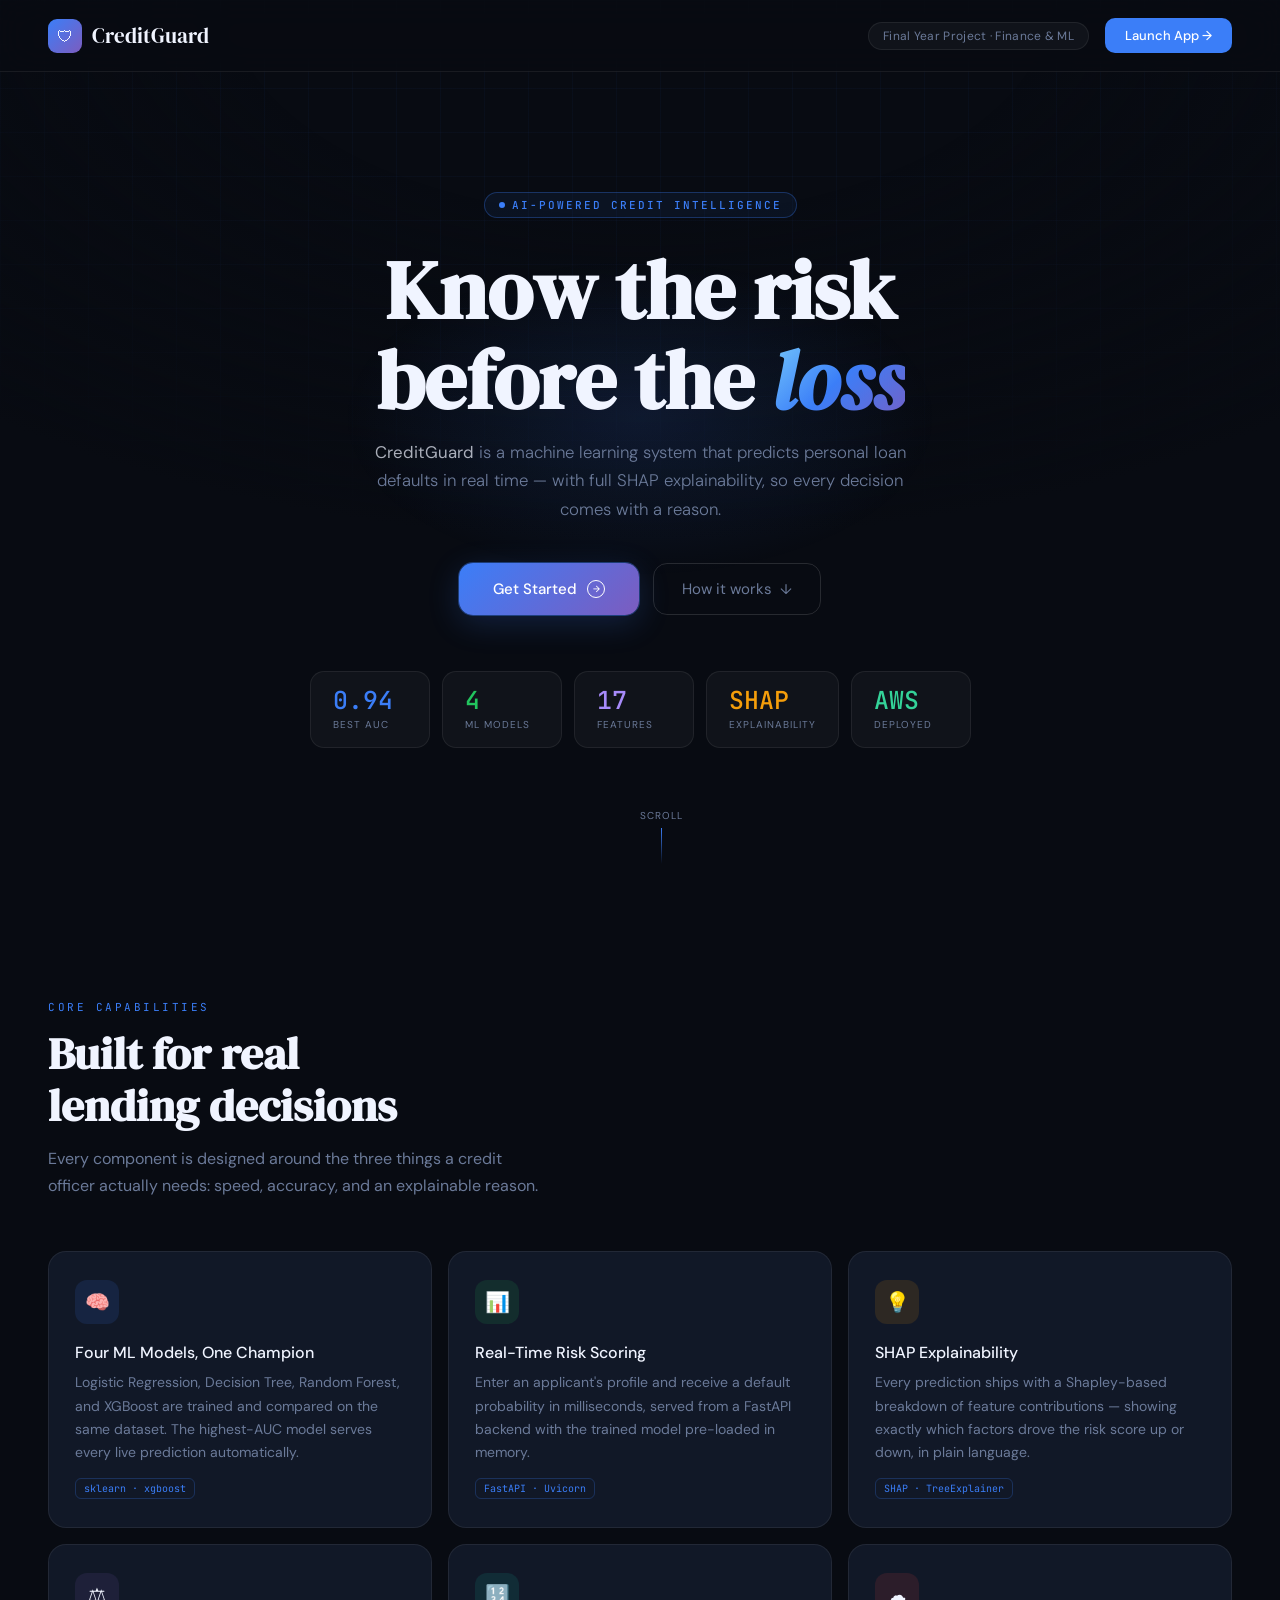
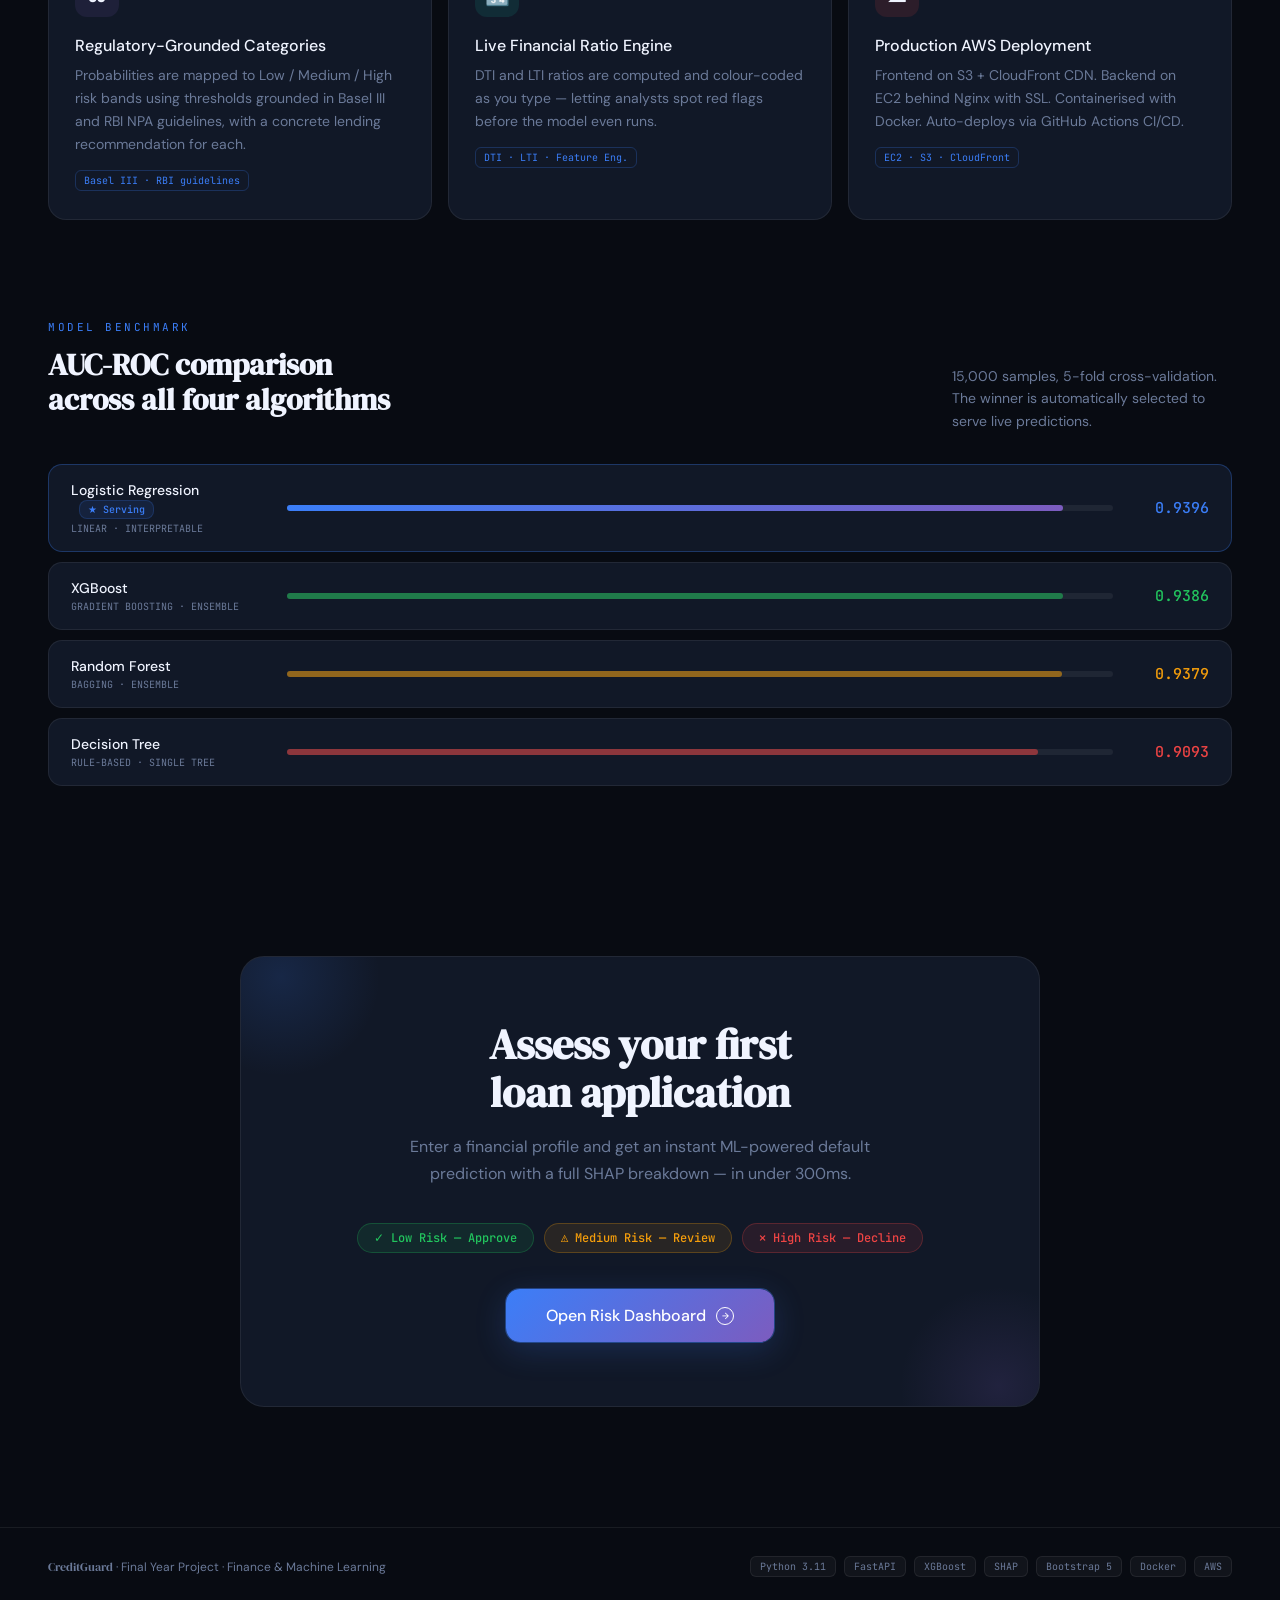
==== frontend/index.html @ 8e84574a "Initial Commit" ====
<!DOCTYPE html>
<html lang="en">
<head>
  <meta charset="UTF-8">
  <meta name="viewport" content="width=device-width, initial-scale=1">
  <title>CreditGuard — AI Credit Risk Intelligence</title>
  <link rel="preconnect" href="https://fonts.googleapis.com">
  <link href="https://fonts.googleapis.com/css2?family=DM+Serif+Display:ital@0;1&family=DM+Sans:ital,wght@0,300;0,400;0,500;1,300&family=JetBrains+Mono:wght@400;500&display=swap" rel="stylesheet">
  <style>
    *,*::before,*::after{box-sizing:border-box;margin:0;padding:0}
    :root{
      --bg:#080b12;--surface:#0e1320;--card:#111827;
      --border:rgba(255,255,255,0.07);--border2:rgba(255,255,255,0.13);
      --text:#f0f4ff;--muted:#6b7a99;
      --accent:#3b7ef8;--accent2:#7c5cbf;
      --success:#22c55e;--warning:#f59e0b;--danger:#ef4444;
      --serif:'DM Serif Display',Georgia,serif;
      --sans:'DM Sans',system-ui,sans-serif;
      --mono:'JetBrains Mono',monospace;
    }
    html{scroll-behavior:smooth}
    body{font-family:var(--sans);background:var(--bg);color:var(--text);min-height:100vh;overflow-x:hidden}

    /* Grid background */
    body::before{
      content:'';position:fixed;inset:0;z-index:0;
      background-image:
        linear-gradient(rgba(59,126,248,0.04) 1px,transparent 1px),
        linear-gradient(90deg,rgba(59,126,248,0.04) 1px,transparent 1px);
      background-size:44px 44px;pointer-events:none
    }
    body::after{
      content:'';position:fixed;inset:0;z-index:0;
      background:radial-gradient(ellipse 80% 60% at 50% 0%,transparent 40%,var(--bg) 100%);
      pointer-events:none
    }

    /* ── Nav ── */
    nav{
      position:fixed;top:0;left:0;right:0;z-index:100;
      display:flex;align-items:center;justify-content:space-between;
      padding:18px 48px;
      border-bottom:1px solid var(--border);
      background:rgba(8,11,18,0.75);
      backdrop-filter:blur(16px)
    }
    .logo{display:flex;align-items:center;gap:10px;font-family:var(--serif);font-size:1.3rem;color:var(--text);text-decoration:none}
    .logo-icon{width:34px;height:34px;background:linear-gradient(135deg,var(--accent),var(--accent2));border-radius:9px;display:grid;place-items:center;font-size:16px}
    .nav-pill{font-size:12px;color:var(--muted);background:rgba(255,255,255,0.04);border:1px solid var(--border);border-radius:20px;padding:5px 14px;letter-spacing:.3px}
    .btn-nav{font-family:var(--sans);font-size:13px;font-weight:500;color:#fff;background:var(--accent);border:none;border-radius:10px;padding:9px 20px;cursor:pointer;transition:opacity .2s,transform .1s;text-decoration:none;display:inline-block}
    .btn-nav:hover{opacity:.88}
    .btn-nav:active{transform:scale(.97)}

    /* ── Hero ── */
    .hero{
      position:relative;z-index:1;min-height:100vh;
      display:flex;flex-direction:column;align-items:center;justify-content:center;
      text-align:center;padding:120px 24px 80px
    }
    .hero-orb{
      position:absolute;width:600px;height:320px;top:50%;left:50%;
      transform:translate(-50%,-60%);
      background:radial-gradient(ellipse,rgba(59,126,248,0.13) 0%,transparent 70%);
      pointer-events:none
    }
    .eyebrow{
      display:inline-flex;align-items:center;gap:7px;
      font-family:var(--mono);font-size:11px;font-weight:500;
      color:var(--accent);letter-spacing:2px;text-transform:uppercase;
      border:1px solid rgba(59,126,248,0.3);border-radius:20px;padding:5px 14px;margin-bottom:28px;
      background:rgba(59,126,248,0.07);
      animation:fadeUp .6s ease both
    }
    .eyebrow-dot{width:6px;height:6px;border-radius:50%;background:var(--accent);animation:pulse 2s ease-in-out infinite}
    @keyframes pulse{0%,100%{opacity:1;transform:scale(1)}50%{opacity:.5;transform:scale(.85)}}

    .hero-title{
      font-family:var(--serif);
      font-size:clamp(2.8rem,7vw,5.2rem);
      line-height:1.08;margin-bottom:12px;
      animation:fadeUp .7s .1s ease both
    }
    .hero-title em{
      font-style:italic;
      background:linear-gradient(135deg,#7dd3fc,var(--accent),var(--accent2));
      -webkit-background-clip:text;-webkit-text-fill-color:transparent;background-clip:text
    }
    .hero-sub{
      font-size:1.05rem;font-weight:300;color:var(--muted);line-height:1.7;
      max-width:560px;margin:0 auto 40px;
      animation:fadeUp .7s .2s ease both
    }
    .hero-sub strong{color:rgba(240,244,255,.7);font-weight:400}

    .hero-cta{display:flex;gap:14px;justify-content:center;flex-wrap:wrap;animation:fadeUp .7s .3s ease both}

    .btn-primary{
      font-family:var(--sans);font-size:15px;font-weight:500;
      color:#fff;
      background:linear-gradient(135deg,var(--accent) 0%,var(--accent2) 100%);
      border:none;border-radius:14px;padding:15px 34px;cursor:pointer;
      text-decoration:none;display:inline-flex;align-items:center;gap:10px;
      box-shadow:0 0 0 1px rgba(59,126,248,.4),0 8px 32px rgba(59,126,248,.2);
      transition:transform .2s,box-shadow .2s,opacity .2s;
      position:relative;overflow:hidden
    }
    .btn-primary::before{content:'';position:absolute;inset:0;background:linear-gradient(135deg,rgba(255,255,255,.15),transparent);opacity:0;transition:opacity .2s}
    .btn-primary:hover{transform:translateY(-2px);box-shadow:0 0 0 1px rgba(59,126,248,.5),0 16px 40px rgba(59,126,248,.3)}
    .btn-primary:hover::before{opacity:1}
    .btn-primary:active{transform:translateY(0)}

    .btn-secondary{
      font-family:var(--sans);font-size:15px;font-weight:400;
      color:var(--muted);background:transparent;
      border:1px solid var(--border2);border-radius:14px;padding:15px 28px;cursor:pointer;
      text-decoration:none;display:inline-flex;align-items:center;gap:8px;
      transition:border-color .2s,color .2s
    }
    .btn-secondary:hover{border-color:rgba(255,255,255,.25);color:var(--text)}
    .arrow-icon{width:18px;height:18px;border:1.5px solid currentColor;border-radius:50%;display:grid;place-items:center;font-size:9px;flex-shrink:0}

    /* Stat cards */
    .stats-row{display:flex;gap:12px;justify-content:center;flex-wrap:wrap;margin-top:56px;animation:fadeUp .7s .45s ease both}
    .stat-card{
      background:rgba(255,255,255,.035);border:1px solid var(--border);
      border-radius:14px;padding:16px 22px;text-align:left;min-width:120px;
      backdrop-filter:blur(8px);transition:border-color .2s,transform .2s
    }
    .stat-card:hover{border-color:var(--border2);transform:translateY(-3px)}
    .stat-val{font-family:var(--mono);font-size:1.55rem;font-weight:500;line-height:1;margin-bottom:5px}
    .stat-label{font-size:10px;color:var(--muted);text-transform:uppercase;letter-spacing:1px}

    /* Scroll hint */
    .scroll-hint{
      position:absolute;bottom:36px;left:50%;transform:translateX(-50%);
      display:flex;flex-direction:column;align-items:center;gap:6px;
      font-size:10px;color:var(--muted);letter-spacing:1px;text-transform:uppercase;
      animation:fadeUp .7s .7s ease both
    }
    .scroll-line{width:1px;height:36px;background:linear-gradient(to bottom,var(--accent),transparent);animation:scrollDrop 1.6s ease-in-out infinite}
    @keyframes scrollDrop{0%,100%{opacity:0;transform:scaleY(0);transform-origin:top}50%{opacity:1;transform:scaleY(1)}}

    /* ── Features ── */
    .section{position:relative;z-index:1;padding:100px 48px}
    .section-label{font-family:var(--mono);font-size:11px;color:var(--accent);letter-spacing:2.5px;text-transform:uppercase;margin-bottom:14px}
    .section-title{font-family:var(--serif);font-size:clamp(1.8rem,4vw,2.8rem);line-height:1.15;margin-bottom:14px}
    .section-sub{font-size:1rem;color:var(--muted);max-width:500px;line-height:1.7}

    .features-grid{display:grid;grid-template-columns:repeat(auto-fit,minmax(290px,1fr));gap:16px;margin-top:52px}
    .feat-card{
      background:var(--card);border:1px solid var(--border);border-radius:18px;padding:28px 26px;
      position:relative;overflow:hidden;transition:border-color .25s,transform .25s
    }
    .feat-card:hover{border-color:rgba(59,126,248,.3);transform:translateY(-4px)}
    .feat-card::before{content:'';position:absolute;top:0;left:0;right:0;height:1px;background:linear-gradient(90deg,transparent,rgba(59,126,248,.4),transparent);opacity:0;transition:opacity .25s}
    .feat-card:hover::before{opacity:1}
    .feat-icon{width:44px;height:44px;border-radius:12px;display:grid;place-items:center;font-size:20px;margin-bottom:18px}
    .fi-blue{background:rgba(59,126,248,.12)} .fi-green{background:rgba(34,197,94,.12)}
    .fi-amber{background:rgba(245,158,11,.12)} .fi-purple{background:rgba(124,92,191,.12)}
    .fi-teal{background:rgba(20,184,166,.12)} .fi-red{background:rgba(239,68,68,.12)}
    .feat-title{font-size:1rem;font-weight:500;margin-bottom:8px}
    .feat-desc{font-size:.875rem;color:var(--muted);line-height:1.65}
    .feat-tag{display:inline-block;margin-top:14px;font-family:var(--mono);font-size:10px;color:var(--accent);border:1px solid rgba(59,126,248,.25);border-radius:6px;padding:3px 8px}

    /* ── Model rows ── */
    .models-strip{position:relative;z-index:1;padding:0 48px 100px}
    .models-header{display:flex;justify-content:space-between;align-items:flex-end;margin-bottom:32px;flex-wrap:wrap;gap:16px}
    .model-row{
      display:grid;grid-template-columns:200px 1fr 80px;
      align-items:center;gap:16px;padding:16px 22px;margin-bottom:10px;
      background:var(--card);border:1px solid var(--border);border-radius:14px;transition:border-color .2s
    }
    .model-row:hover{border-color:var(--border2)}
    .model-row.best{border-color:rgba(59,126,248,.3)}
    .model-name{font-size:14px;font-weight:500}
    .model-type{font-family:var(--mono);font-size:10px;color:var(--muted);margin-top:3px}
    .model-bar-wrap{height:6px;background:rgba(255,255,255,.06);border-radius:3px}
    .model-bar{height:6px;border-radius:3px}
    .model-auc{font-family:var(--mono);font-size:15px;font-weight:500;text-align:right}
    .best-badge{display:inline-flex;align-items:center;gap:4px;font-family:var(--mono);font-size:10px;font-weight:500;color:var(--accent);background:rgba(59,126,248,.1);border:1px solid rgba(59,126,248,.2);border-radius:8px;padding:2px 8px;margin-left:8px}

    /* ── CTA ── */
    .cta-section{position:relative;z-index:1;padding:60px 48px 120px}
    .cta-box{
      background:var(--card);border:1px solid var(--border);border-radius:24px;
      padding:64px 48px;text-align:center;position:relative;overflow:hidden;
      max-width:800px;margin:0 auto
    }
    .cta-box::before{content:'';position:absolute;top:-80px;left:-60px;width:200px;height:200px;border-radius:50%;background:radial-gradient(circle,rgba(59,126,248,.15),transparent 70%);pointer-events:none}
    .cta-box::after{content:'';position:absolute;bottom:-80px;right:-60px;width:200px;height:200px;border-radius:50%;background:radial-gradient(circle,rgba(124,92,191,.15),transparent 70%);pointer-events:none}
    .cta-title{font-family:var(--serif);font-size:clamp(1.8rem,4vw,2.6rem);line-height:1.15;margin-bottom:16px}
    .cta-sub{font-size:1rem;color:var(--muted);line-height:1.7;max-width:480px;margin:0 auto 36px}
    .risk-pills{display:flex;justify-content:center;gap:10px;flex-wrap:wrap;margin-bottom:36px}
    .rpill{font-family:var(--mono);font-size:12px;font-weight:500;padding:6px 16px;border-radius:20px}
    .rpill.low{background:rgba(34,197,94,.1);color:#22c55e;border:1px solid rgba(34,197,94,.25)}
    .rpill.med{background:rgba(245,158,11,.1);color:#f59e0b;border:1px solid rgba(245,158,11,.25)}
    .rpill.hi{background:rgba(239,68,68,.1);color:#ef4444;border:1px solid rgba(239,68,68,.25)}

    /* ── Footer ── */
    footer{
      position:relative;z-index:1;border-top:1px solid var(--border);
      padding:28px 48px;display:flex;justify-content:space-between;align-items:center;
      flex-wrap:wrap;gap:12px;font-size:12px;color:var(--muted)
    }
    .footer-stack{display:flex;gap:8px;flex-wrap:wrap}
    .stack-pill{background:rgba(255,255,255,.04);border:1px solid var(--border);border-radius:6px;padding:3px 9px;font-family:var(--mono);font-size:10px}

    @keyframes fadeUp{from{opacity:0;transform:translateY(18px)}to{opacity:1;transform:translateY(0)}}

    @media(max-width:700px){
      nav{padding:16px 20px}
      .nav-pill{display:none}
      .section,.models-strip,.cta-section{padding-left:20px;padding-right:20px}
      .cta-box{padding:40px 22px}
      .model-row{grid-template-columns:1fr 60px}
      .model-bar-wrap{display:none}
      .model-type{display:none}
      footer{padding:20px}
    }
  </style>
</head>
<body>

<!-- Nav -->
<nav>
  <a href="index.html" class="logo">
    <div class="logo-icon">🛡</div>
    CreditGuard
  </a>
  <div style="display:flex;align-items:center;gap:16px">
    <span class="nav-pill">Final Year Project · Finance &amp; ML</span>
    <a href="dashboard.html" class="btn-nav">Launch App →</a>
  </div>
</nav>

<!-- Hero -->
<section class="hero">
  <div class="hero-orb"></div>

  <div class="eyebrow">
    <span class="eyebrow-dot"></span>
    AI-Powered Credit Intelligence
  </div>

  <h1 class="hero-title">
    Know the risk<br>before the <em>loss</em>
  </h1>

  <p class="hero-sub">
    <strong>CreditGuard</strong> is a machine learning system that predicts personal loan defaults in real time — with full SHAP explainability, so every decision comes with a reason.
  </p>

  <div class="hero-cta">
    <a href="dashboard.html" class="btn-primary">
      Get Started
      <span class="arrow-icon">→</span>
    </a>
    <a href="#features" class="btn-secondary">
      How it works <span style="font-size:14px">↓</span>
    </a>
  </div>

  <div class="stats-row">
    <div class="stat-card"><div class="stat-val" style="color:var(--accent)">0.94</div><div class="stat-label">Best AUC</div></div>
    <div class="stat-card"><div class="stat-val" style="color:var(--success)">4</div><div class="stat-label">ML Models</div></div>
    <div class="stat-card"><div class="stat-val" style="color:#a78bfa">17</div><div class="stat-label">Features</div></div>
    <div class="stat-card"><div class="stat-val" style="color:var(--warning)">SHAP</div><div class="stat-label">Explainability</div></div>
    <div class="stat-card"><div class="stat-val" style="color:#34d399">AWS</div><div class="stat-label">Deployed</div></div>
  </div>

  <div class="scroll-hint">
    <span>scroll</span>
    <div class="scroll-line"></div>
  </div>
</section>

<!-- Features -->
<section class="section" id="features">
  <div class="section-label">Core Capabilities</div>
  <h2 class="section-title">Built for real<br>lending decisions</h2>
  <p class="section-sub">Every component is designed around the three things a credit officer actually needs: speed, accuracy, and an explainable reason.</p>

  <div class="features-grid">
    <div class="feat-card">
      <div class="feat-icon fi-blue">🧠</div>
      <div class="feat-title">Four ML Models, One Champion</div>
      <div class="feat-desc">Logistic Regression, Decision Tree, Random Forest, and XGBoost are trained and compared on the same dataset. The highest-AUC model serves every live prediction automatically.</div>
      <div class="feat-tag">sklearn · xgboost</div>
    </div>
    <div class="feat-card">
      <div class="feat-icon fi-green">📊</div>
      <div class="feat-title">Real-Time Risk Scoring</div>
      <div class="feat-desc">Enter an applicant's profile and receive a default probability in milliseconds, served from a FastAPI backend with the trained model pre-loaded in memory.</div>
      <div class="feat-tag">FastAPI · Uvicorn</div>
    </div>
    <div class="feat-card">
      <div class="feat-icon fi-amber">💡</div>
      <div class="feat-title">SHAP Explainability</div>
      <div class="feat-desc">Every prediction ships with a Shapley-based breakdown of feature contributions — showing exactly which factors drove the risk score up or down, in plain language.</div>
      <div class="feat-tag">SHAP · TreeExplainer</div>
    </div>
    <div class="feat-card">
      <div class="feat-icon fi-purple">⚖️</div>
      <div class="feat-title">Regulatory-Grounded Categories</div>
      <div class="feat-desc">Probabilities are mapped to Low / Medium / High risk bands using thresholds grounded in Basel III and RBI NPA guidelines, with a concrete lending recommendation for each.</div>
      <div class="feat-tag">Basel III · RBI guidelines</div>
    </div>
    <div class="feat-card">
      <div class="feat-icon fi-teal">🔢</div>
      <div class="feat-title">Live Financial Ratio Engine</div>
      <div class="feat-desc">DTI and LTI ratios are computed and colour-coded as you type — letting analysts spot red flags before the model even runs.</div>
      <div class="feat-tag">DTI · LTI · Feature Eng.</div>
    </div>
    <div class="feat-card">
      <div class="feat-icon fi-red">☁️</div>
      <div class="feat-title">Production AWS Deployment</div>
      <div class="feat-desc">Frontend on S3 + CloudFront CDN. Backend on EC2 behind Nginx with SSL. Containerised with Docker. Auto-deploys via GitHub Actions CI/CD.</div>
      <div class="feat-tag">EC2 · S3 · CloudFront</div>
    </div>
  </div>
</section>

<!-- Model comparison -->
<section class="models-strip">
  <div class="models-header">
    <div>
      <div class="section-label">Model Benchmark</div>
      <h2 class="section-title" style="font-size:1.9rem">AUC-ROC comparison<br>across all four algorithms</h2>
    </div>
    <p style="font-size:.875rem;color:var(--muted);max-width:280px;line-height:1.6">15,000 samples, 5-fold cross-validation. The winner is automatically selected to serve live predictions.</p>
  </div>

  <div class="model-row best">
    <div><div class="model-name">Logistic Regression <span class="best-badge">★ Serving</span></div><div class="model-type">LINEAR · INTERPRETABLE</div></div>
    <div class="model-bar-wrap"><div class="model-bar" style="width:94%;background:linear-gradient(90deg,#3b7ef8,#7c5cbf)"></div></div>
    <div class="model-auc" style="color:#3b7ef8">0.9396</div>
  </div>
  <div class="model-row">
    <div><div class="model-name">XGBoost</div><div class="model-type">GRADIENT BOOSTING · ENSEMBLE</div></div>
    <div class="model-bar-wrap"><div class="model-bar" style="width:93.9%;background:#22c55e88"></div></div>
    <div class="model-auc" style="color:#22c55e">0.9386</div>
  </div>
  <div class="model-row">
    <div><div class="model-name">Random Forest</div><div class="model-type">BAGGING · ENSEMBLE</div></div>
    <div class="model-bar-wrap"><div class="model-bar" style="width:93.8%;background:#f59e0b88"></div></div>
    <div class="model-auc" style="color:#f59e0b">0.9379</div>
  </div>
  <div class="model-row">
    <div><div class="model-name">Decision Tree</div><div class="model-type">RULE-BASED · SINGLE TREE</div></div>
    <div class="model-bar-wrap"><div class="model-bar" style="width:90.9%;background:#ef444488"></div></div>
    <div class="model-auc" style="color:#ef4444">0.9093</div>
  </div>
</section>

<!-- CTA -->
<section class="cta-section">
  <div class="cta-box">
    <h2 class="cta-title">Assess your first<br>loan application</h2>
    <p class="cta-sub">Enter a financial profile and get an instant ML-powered default prediction with a full SHAP breakdown — in under 300ms.</p>
    <div class="risk-pills">
      <span class="rpill low">✓ Low Risk — Approve</span>
      <span class="rpill med">⚠ Medium Risk — Review</span>
      <span class="rpill hi">✕ High Risk — Decline</span>
    </div>
    <a href="dashboard.html" class="btn-primary" style="font-size:16px;padding:16px 40px">
      Open Risk Dashboard
      <span class="arrow-icon">→</span>
    </a>
  </div>
</section>

<!-- Footer -->
<footer>
  <div><span style="font-family:var(--serif)">CreditGuard</span> · Final Year Project · Finance &amp; Machine Learning</div>
  <div class="footer-stack">
    <span class="stack-pill">Python 3.11</span>
    <span class="stack-pill">FastAPI</span>
    <span class="stack-pill">XGBoost</span>
    <span class="stack-pill">SHAP</span>
    <span class="stack-pill">Bootstrap 5</span>
    <span class="stack-pill">Docker</span>
    <span class="stack-pill">AWS</span>
  </div>
</footer>

</body>
</html>
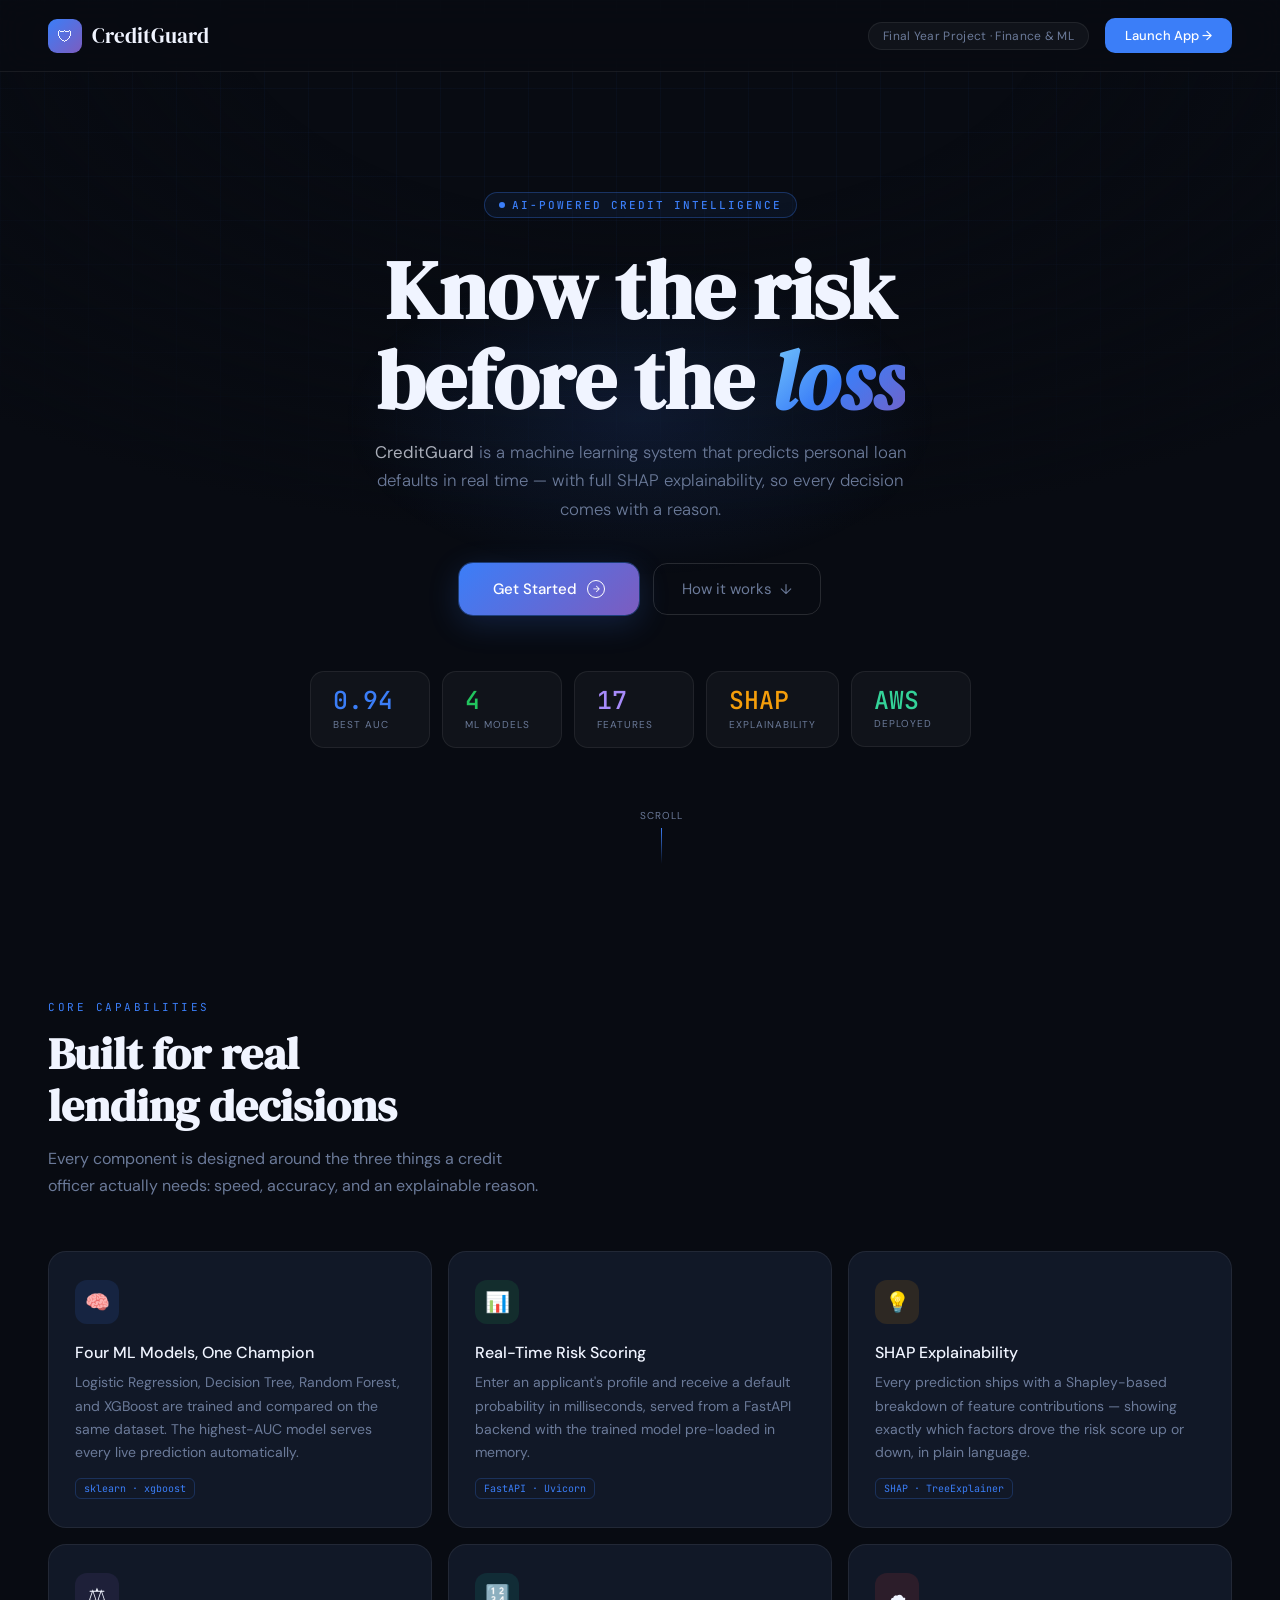
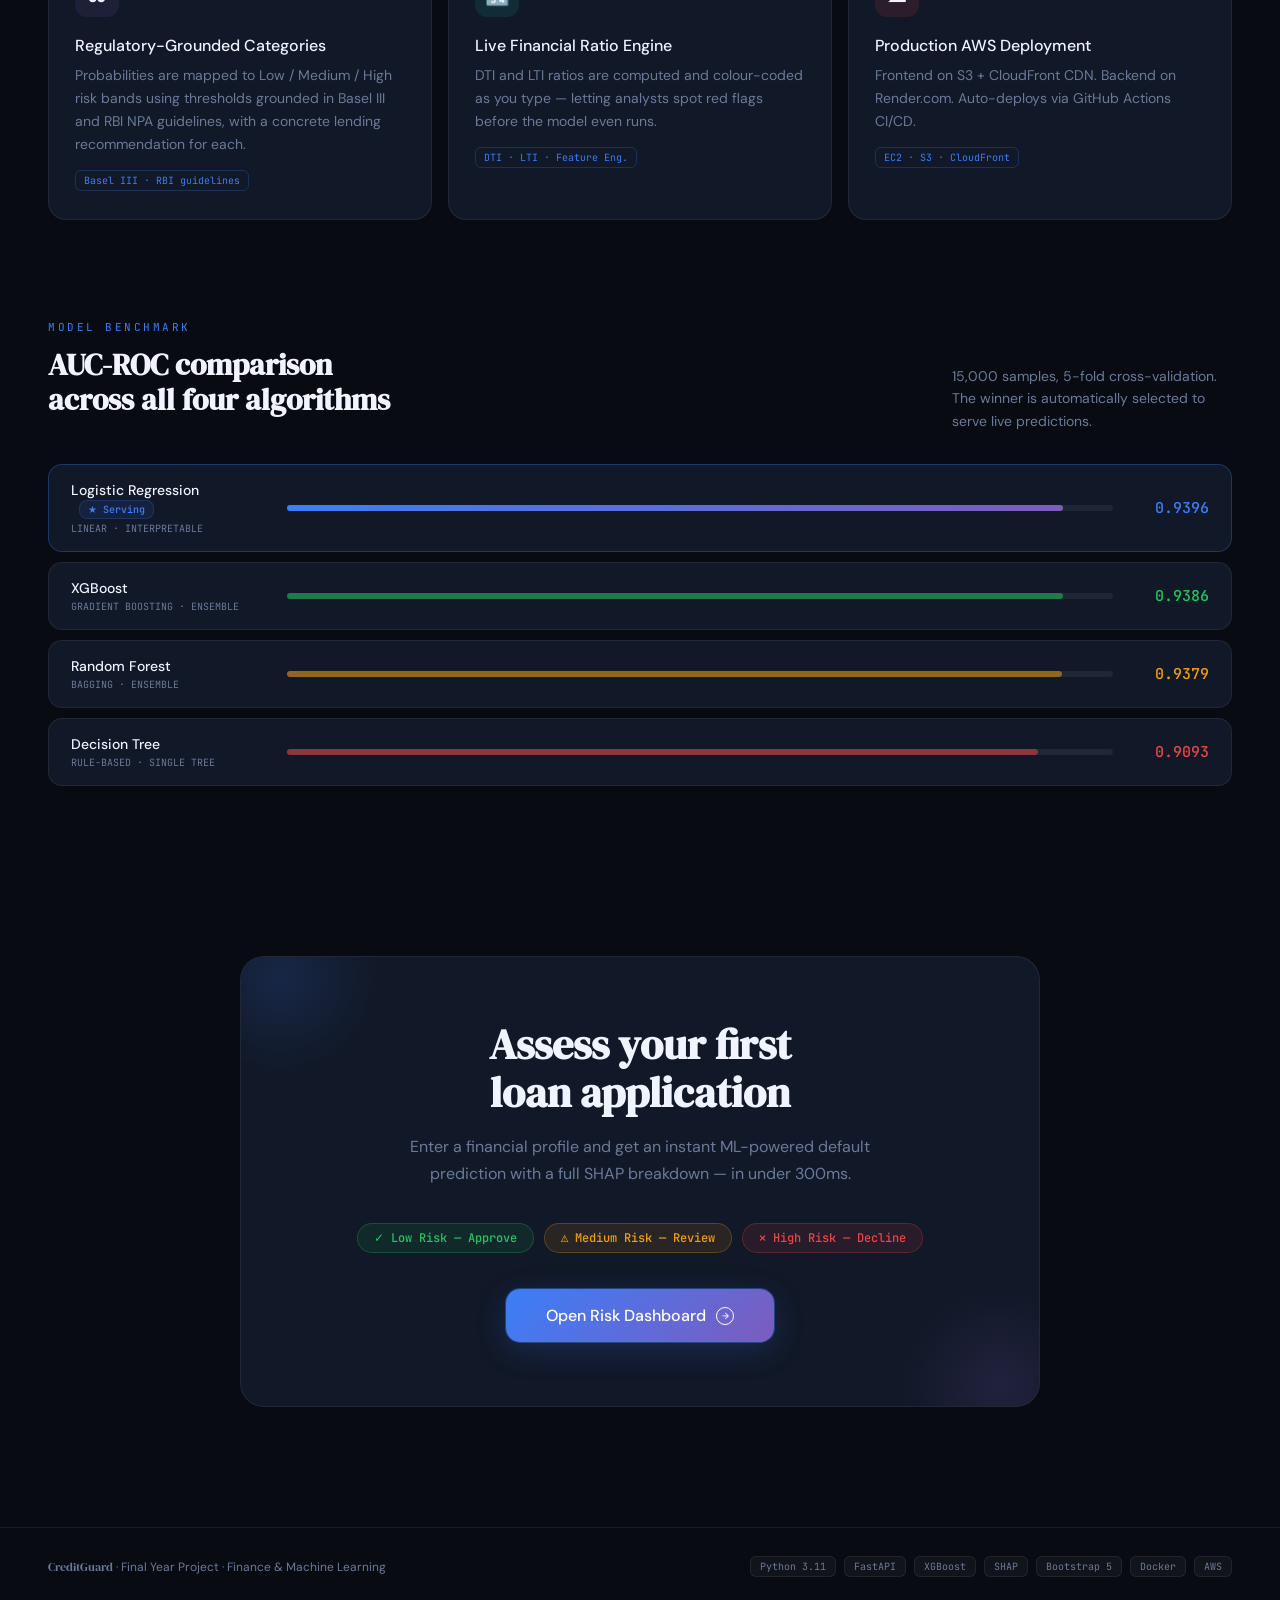
==== commit 97e5fee5: "Backend description on index age changed" ====
--- a/frontend/index.html
+++ b/frontend/index.html
@@ -314,7 +314,7 @@
     <div class="feat-card">
       <div class="feat-icon fi-red">☁️</div>
       <div class="feat-title">Production AWS Deployment</div>
-      <div class="feat-desc">Frontend on S3 + CloudFront CDN. Backend on EC2 behind Nginx with SSL. Containerised with Docker. Auto-deploys via GitHub Actions CI/CD.</div>
+      <div class="feat-desc">Frontend on S3 + CloudFront CDN. Backend on Render.com. Auto-deploys via GitHub Actions CI/CD.</div>
       <div class="feat-tag">EC2 · S3 · CloudFront</div>
     </div>
   </div>
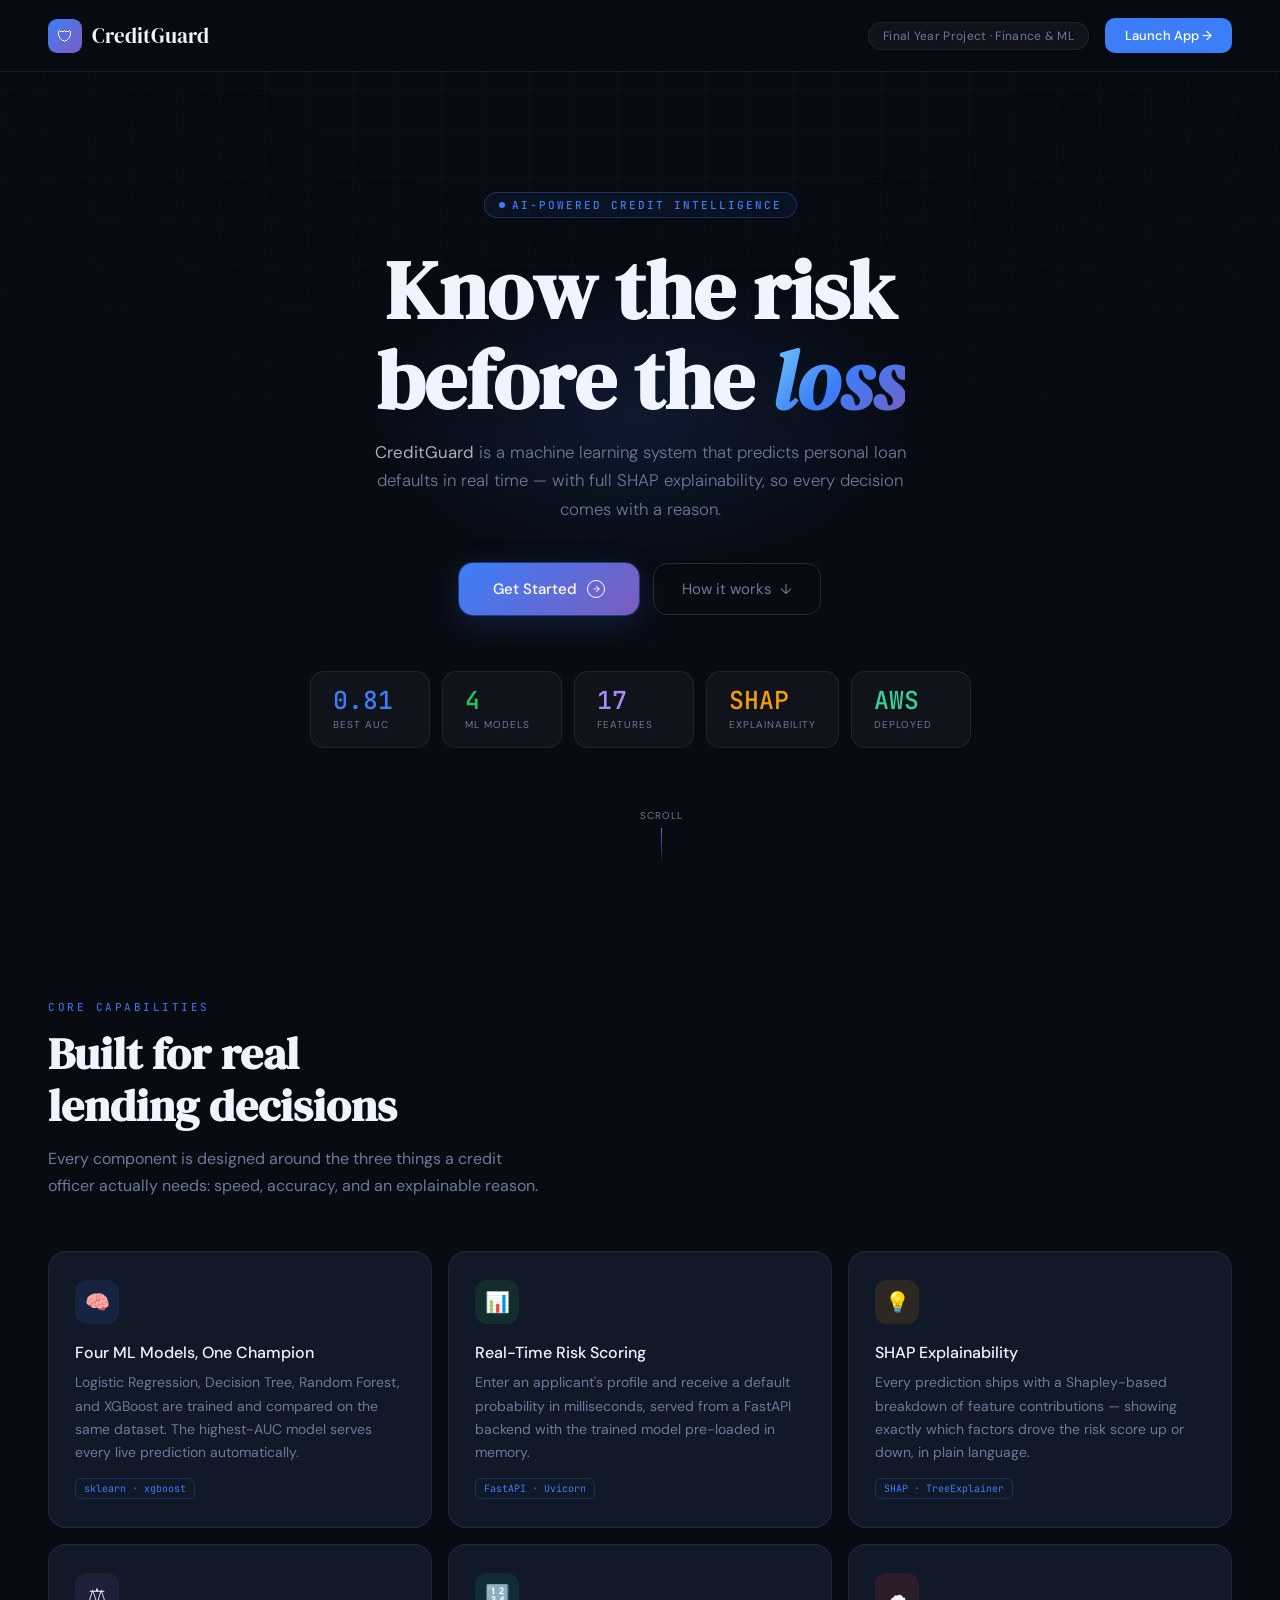
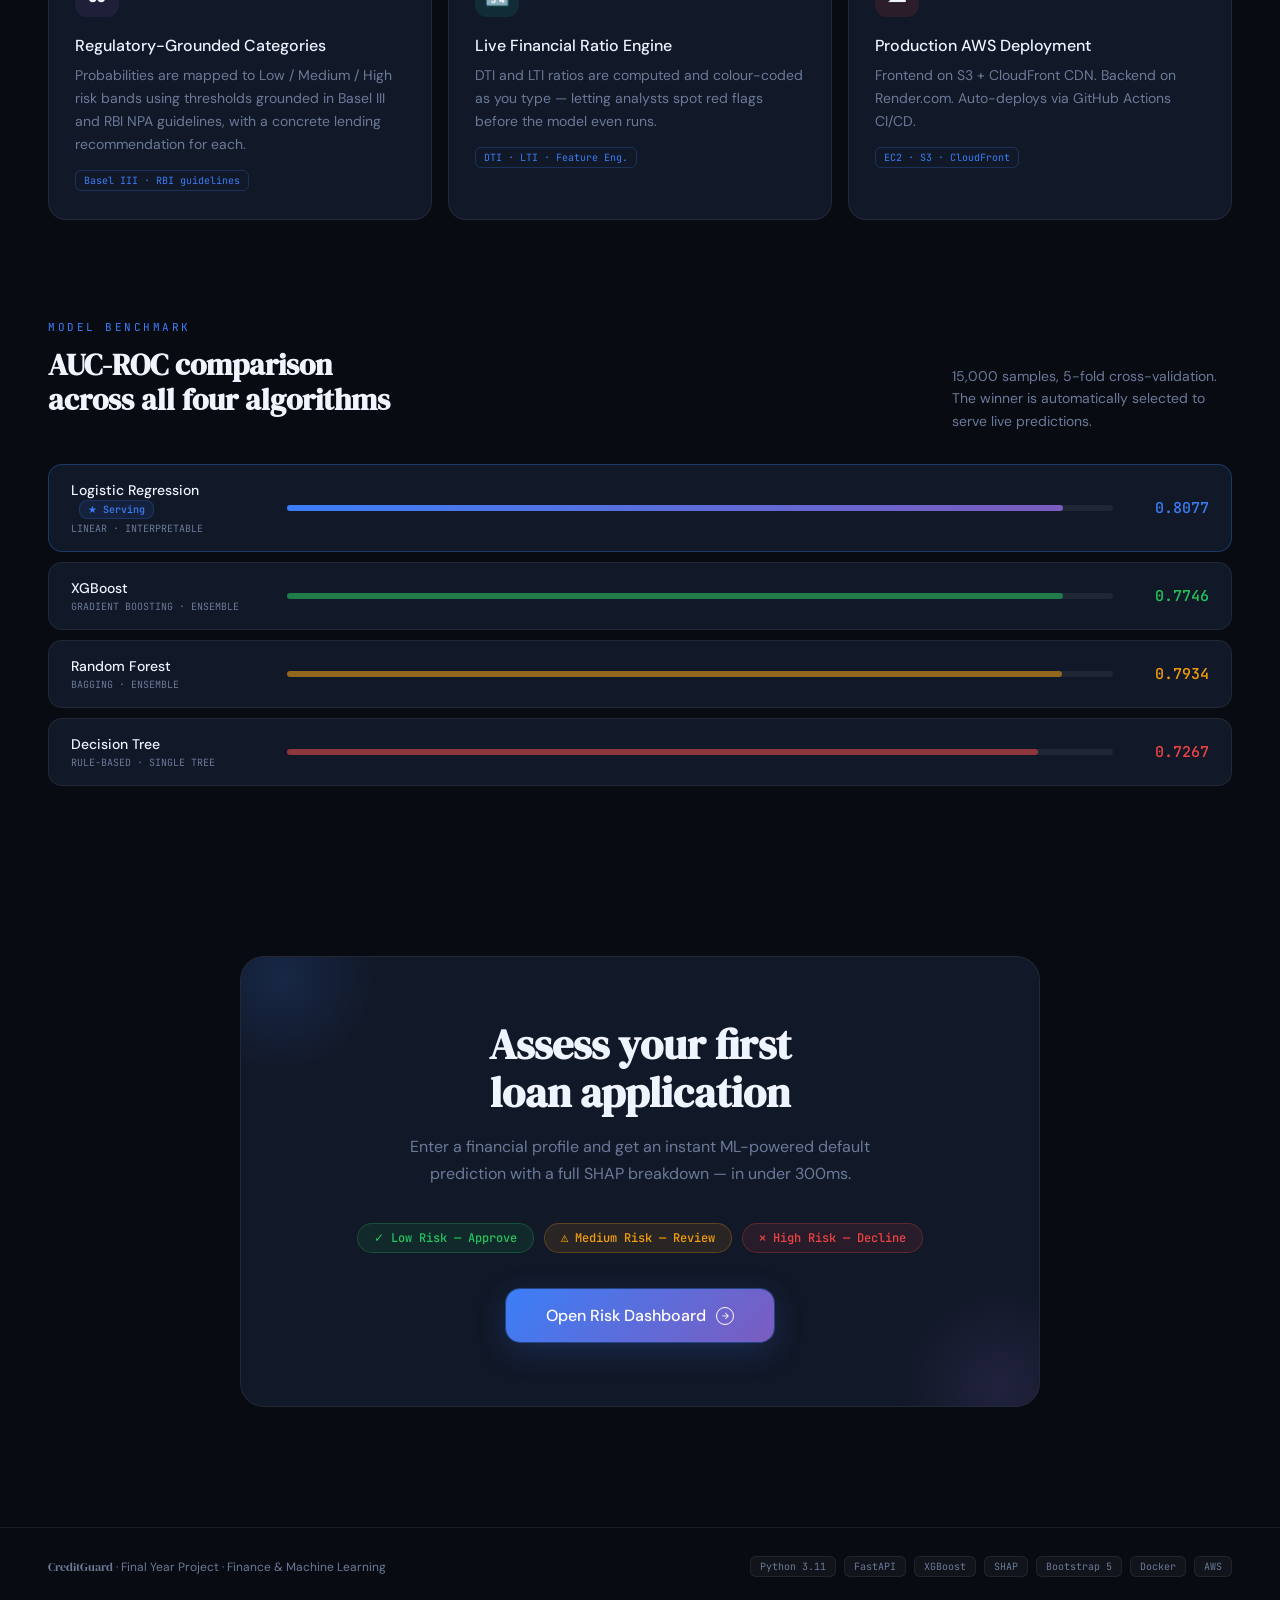
==== commit 67fd4e10: "backend/ml:train_model.py changed" ====
--- a/frontend/index.html
+++ b/frontend/index.html
@@ -261,7 +261,7 @@
   </div>
 
   <div class="stats-row">
-    <div class="stat-card"><div class="stat-val" style="color:var(--accent)">0.94</div><div class="stat-label">Best AUC</div></div>
+    <div class="stat-card"><div class="stat-val" style="color:var(--accent)">0.81</div><div class="stat-label">Best AUC</div></div>
     <div class="stat-card"><div class="stat-val" style="color:var(--success)">4</div><div class="stat-label">ML Models</div></div>
     <div class="stat-card"><div class="stat-val" style="color:#a78bfa">17</div><div class="stat-label">Features</div></div>
     <div class="stat-card"><div class="stat-val" style="color:var(--warning)">SHAP</div><div class="stat-label">Explainability</div></div>
@@ -333,22 +333,22 @@
   <div class="model-row best">
     <div><div class="model-name">Logistic Regression <span class="best-badge">★ Serving</span></div><div class="model-type">LINEAR · INTERPRETABLE</div></div>
     <div class="model-bar-wrap"><div class="model-bar" style="width:94%;background:linear-gradient(90deg,#3b7ef8,#7c5cbf)"></div></div>
-    <div class="model-auc" style="color:#3b7ef8">0.9396</div>
+    <div class="model-auc" style="color:#3b7ef8">0.8077</div>
   </div>
   <div class="model-row">
     <div><div class="model-name">XGBoost</div><div class="model-type">GRADIENT BOOSTING · ENSEMBLE</div></div>
     <div class="model-bar-wrap"><div class="model-bar" style="width:93.9%;background:#22c55e88"></div></div>
-    <div class="model-auc" style="color:#22c55e">0.9386</div>
+    <div class="model-auc" style="color:#22c55e">0.7746</div>
   </div>
   <div class="model-row">
     <div><div class="model-name">Random Forest</div><div class="model-type">BAGGING · ENSEMBLE</div></div>
     <div class="model-bar-wrap"><div class="model-bar" style="width:93.8%;background:#f59e0b88"></div></div>
-    <div class="model-auc" style="color:#f59e0b">0.9379</div>
+    <div class="model-auc" style="color:#f59e0b">0.7934</div>
   </div>
   <div class="model-row">
     <div><div class="model-name">Decision Tree</div><div class="model-type">RULE-BASED · SINGLE TREE</div></div>
     <div class="model-bar-wrap"><div class="model-bar" style="width:90.9%;background:#ef444488"></div></div>
-    <div class="model-auc" style="color:#ef4444">0.9093</div>
+    <div class="model-auc" style="color:#ef4444">0.7267</div>
   </div>
 </section>
 
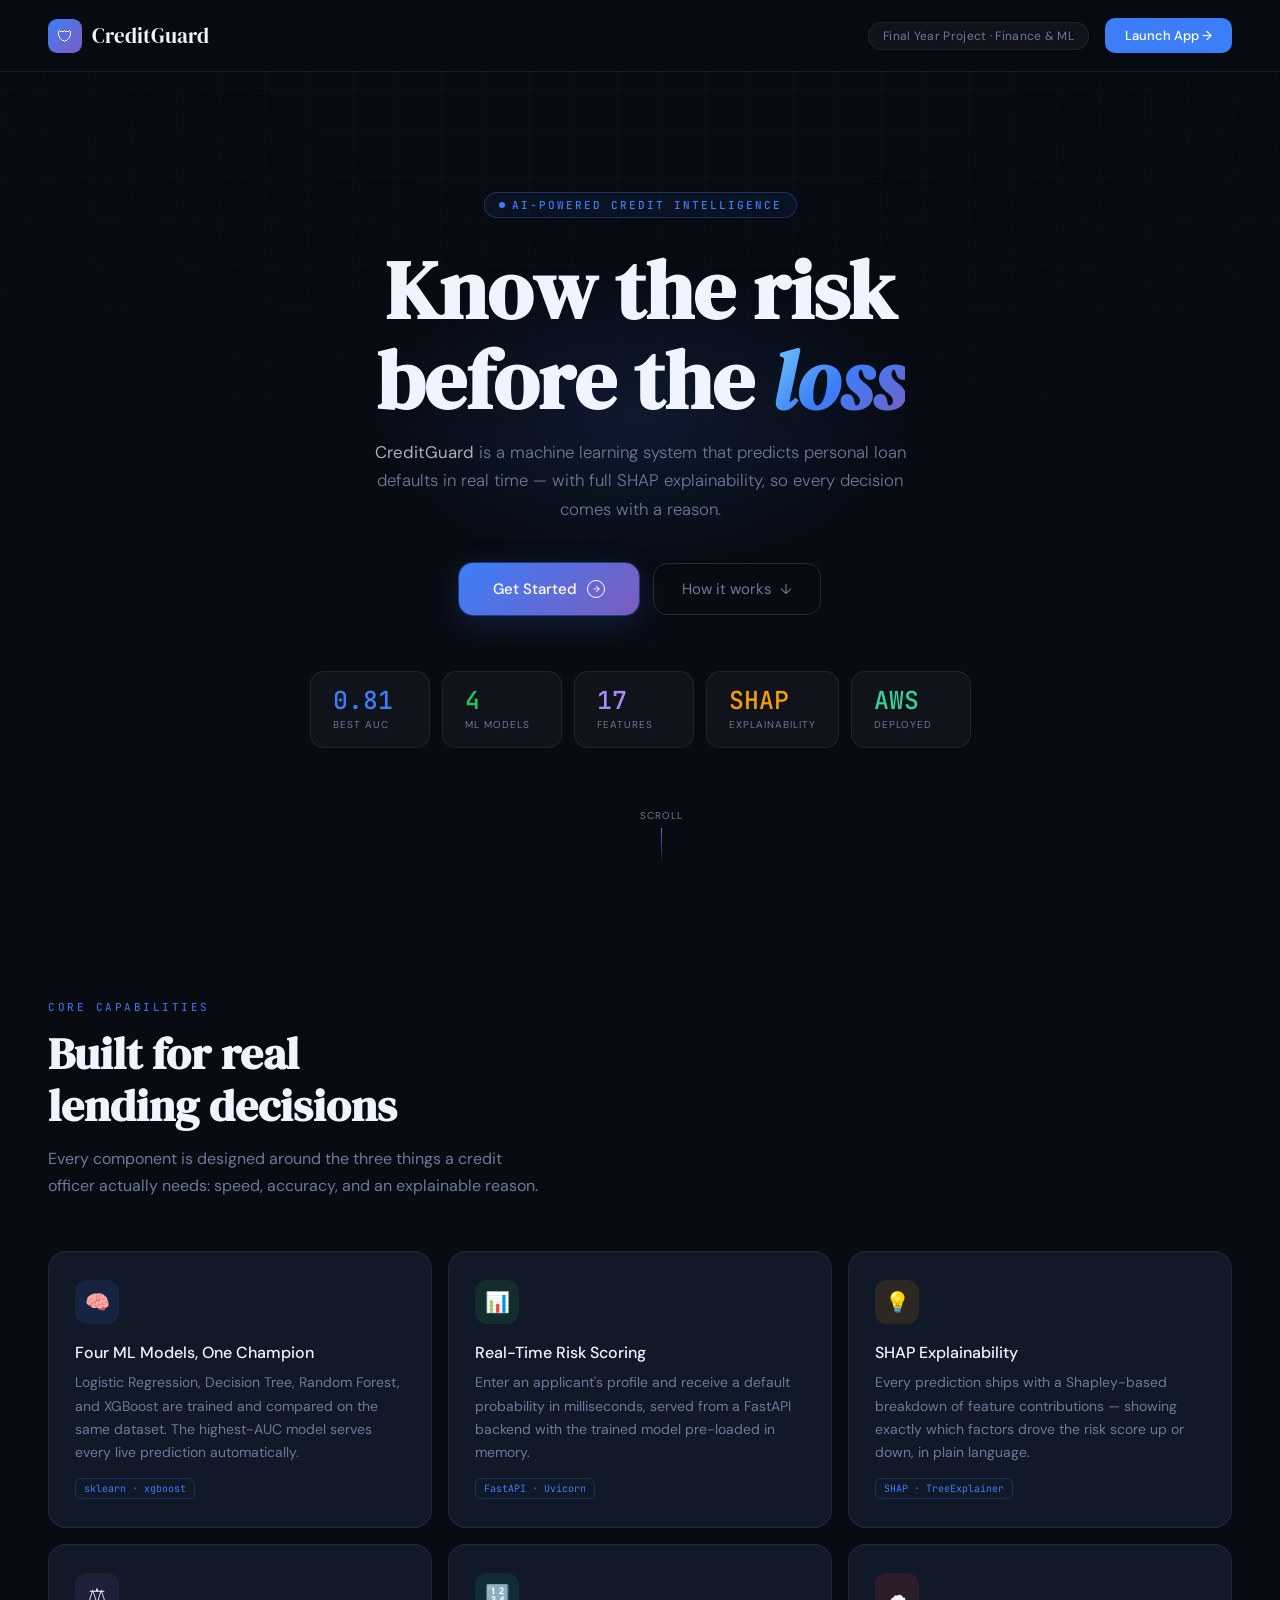
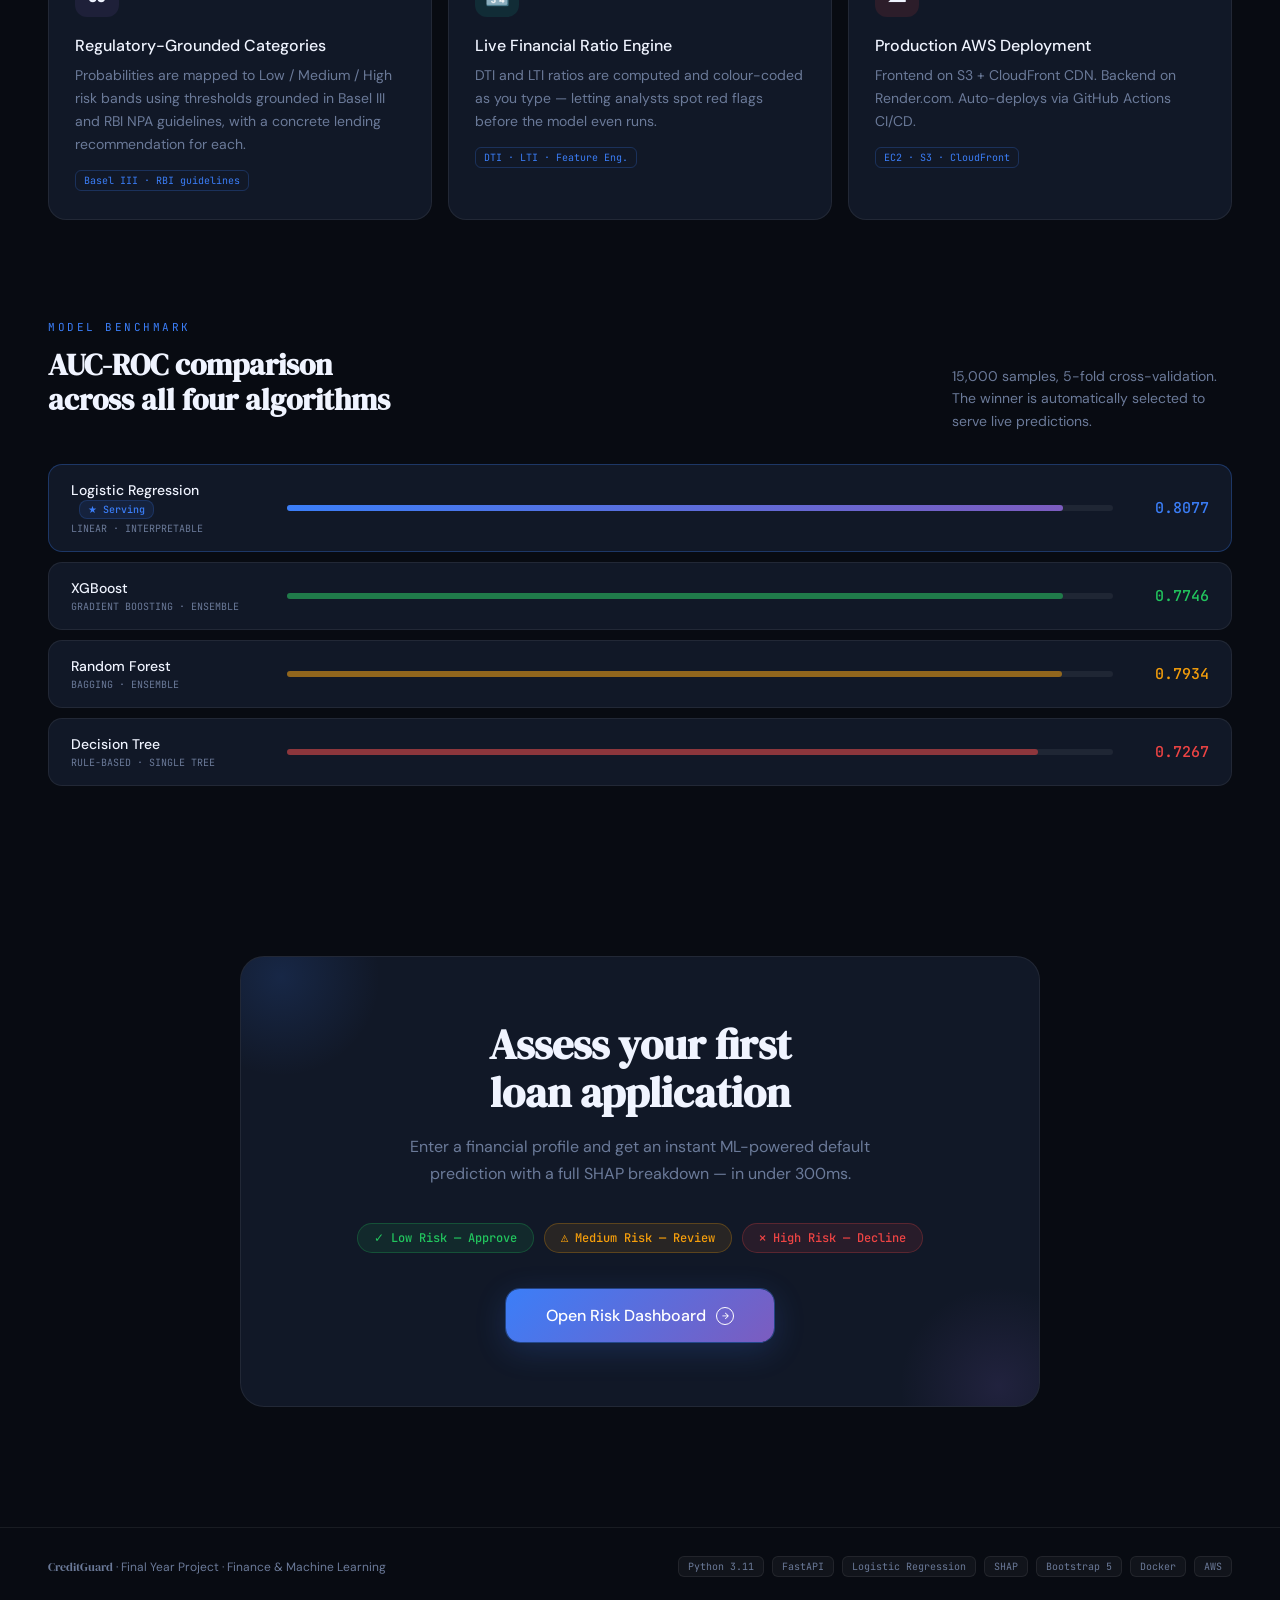
==== commit b5e4ded6: "frontend: index.html footer changed" ====
--- a/frontend/index.html
+++ b/frontend/index.html
@@ -375,7 +375,7 @@
   <div class="footer-stack">
     <span class="stack-pill">Python 3.11</span>
     <span class="stack-pill">FastAPI</span>
-    <span class="stack-pill">XGBoost</span>
+    <span class="stack-pill">Logistic Regression</span>
     <span class="stack-pill">SHAP</span>
     <span class="stack-pill">Bootstrap 5</span>
     <span class="stack-pill">Docker</span>
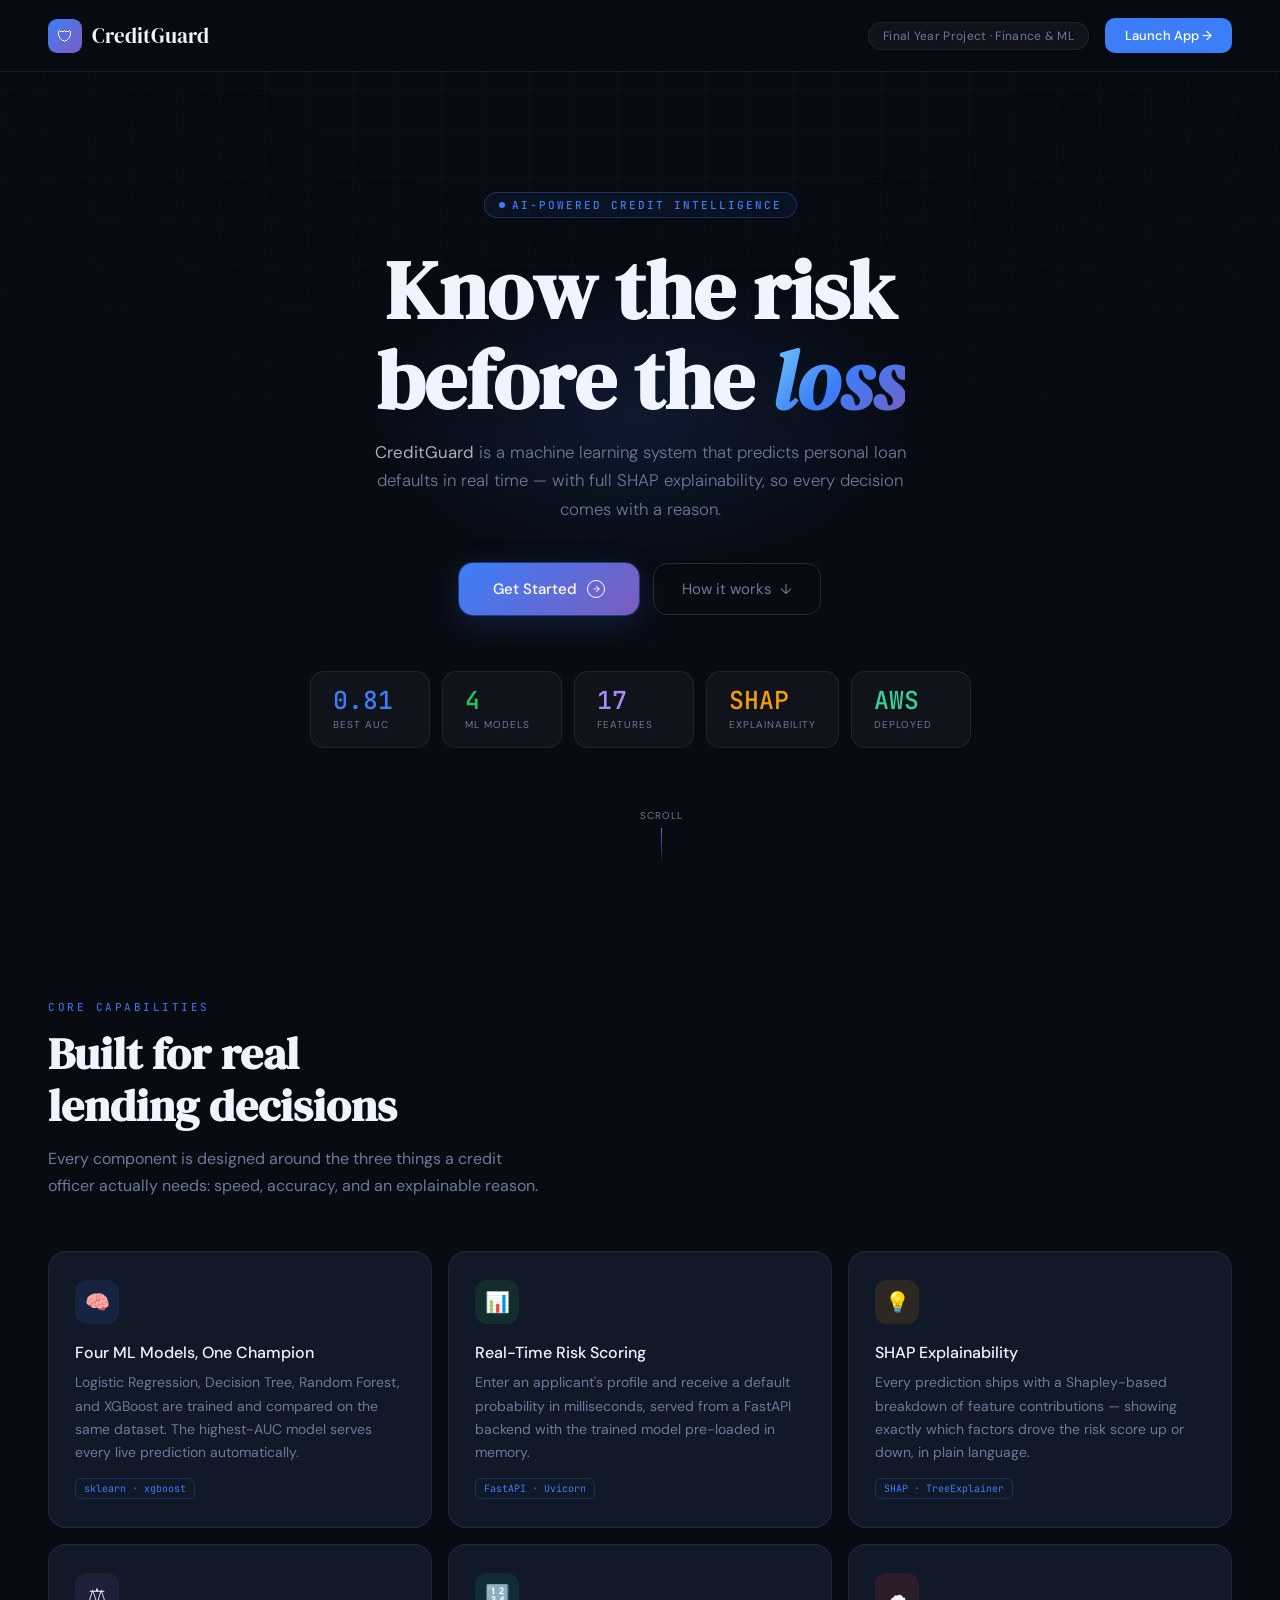
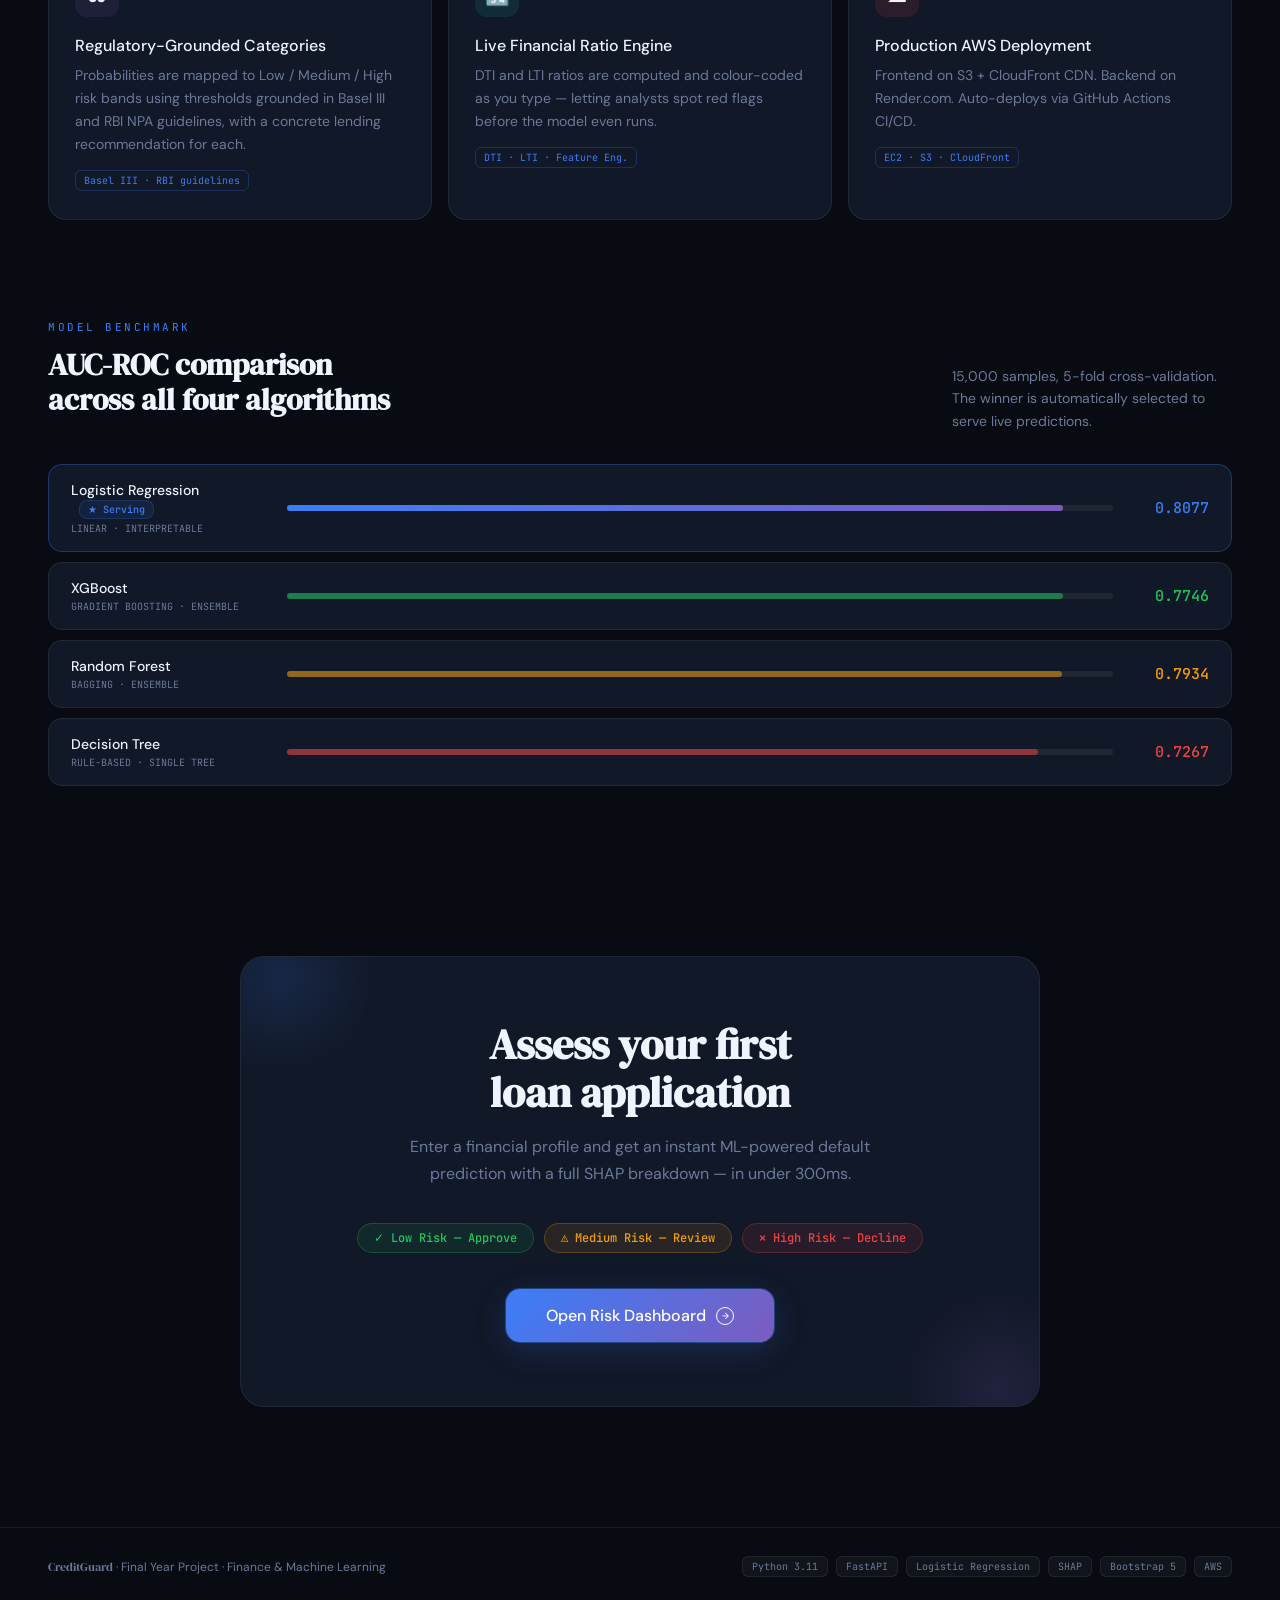
==== commit 9d642691: "frontend: index.html footer changed" ====
--- a/frontend/index.html
+++ b/frontend/index.html
@@ -378,7 +378,7 @@
     <span class="stack-pill">Logistic Regression</span>
     <span class="stack-pill">SHAP</span>
     <span class="stack-pill">Bootstrap 5</span>
-    <span class="stack-pill">Docker</span>
+    <!-- <span class="stack-pill">Docker</span> -->
     <span class="stack-pill">AWS</span>
   </div>
 </footer>
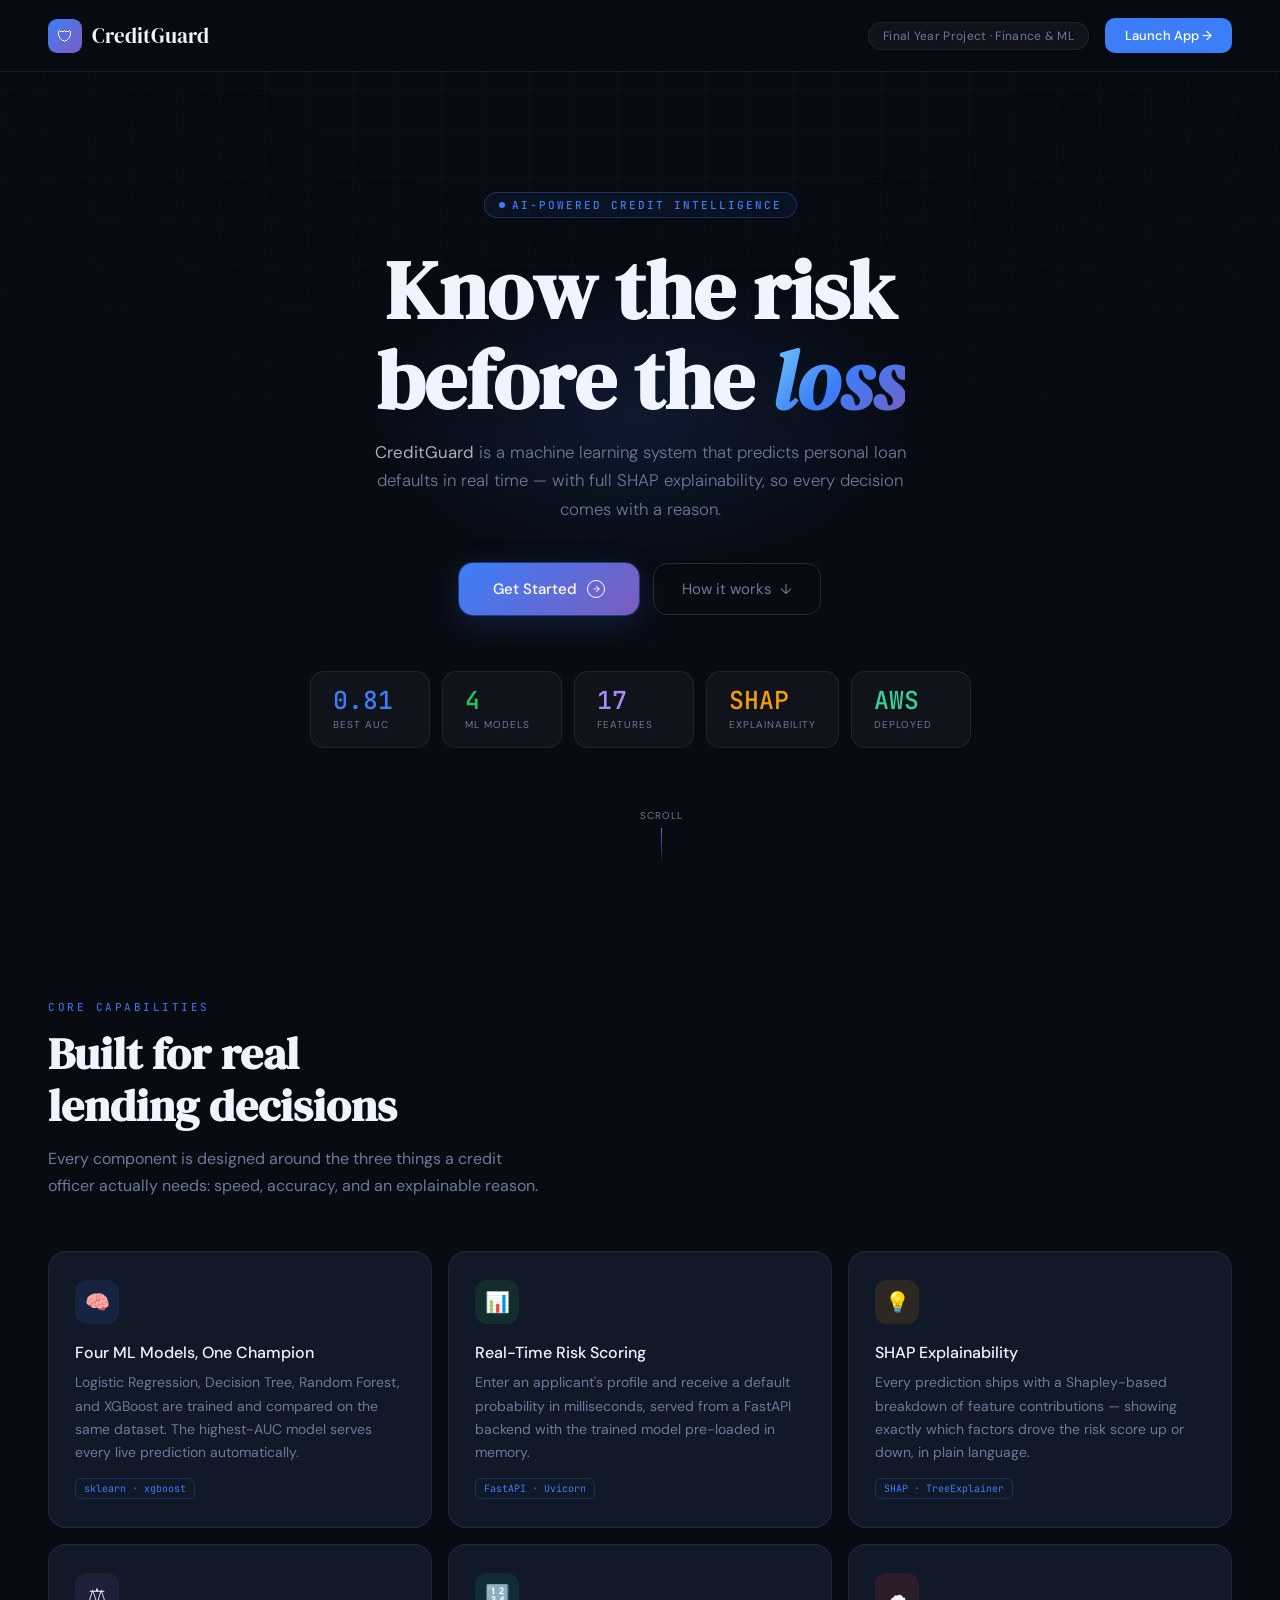
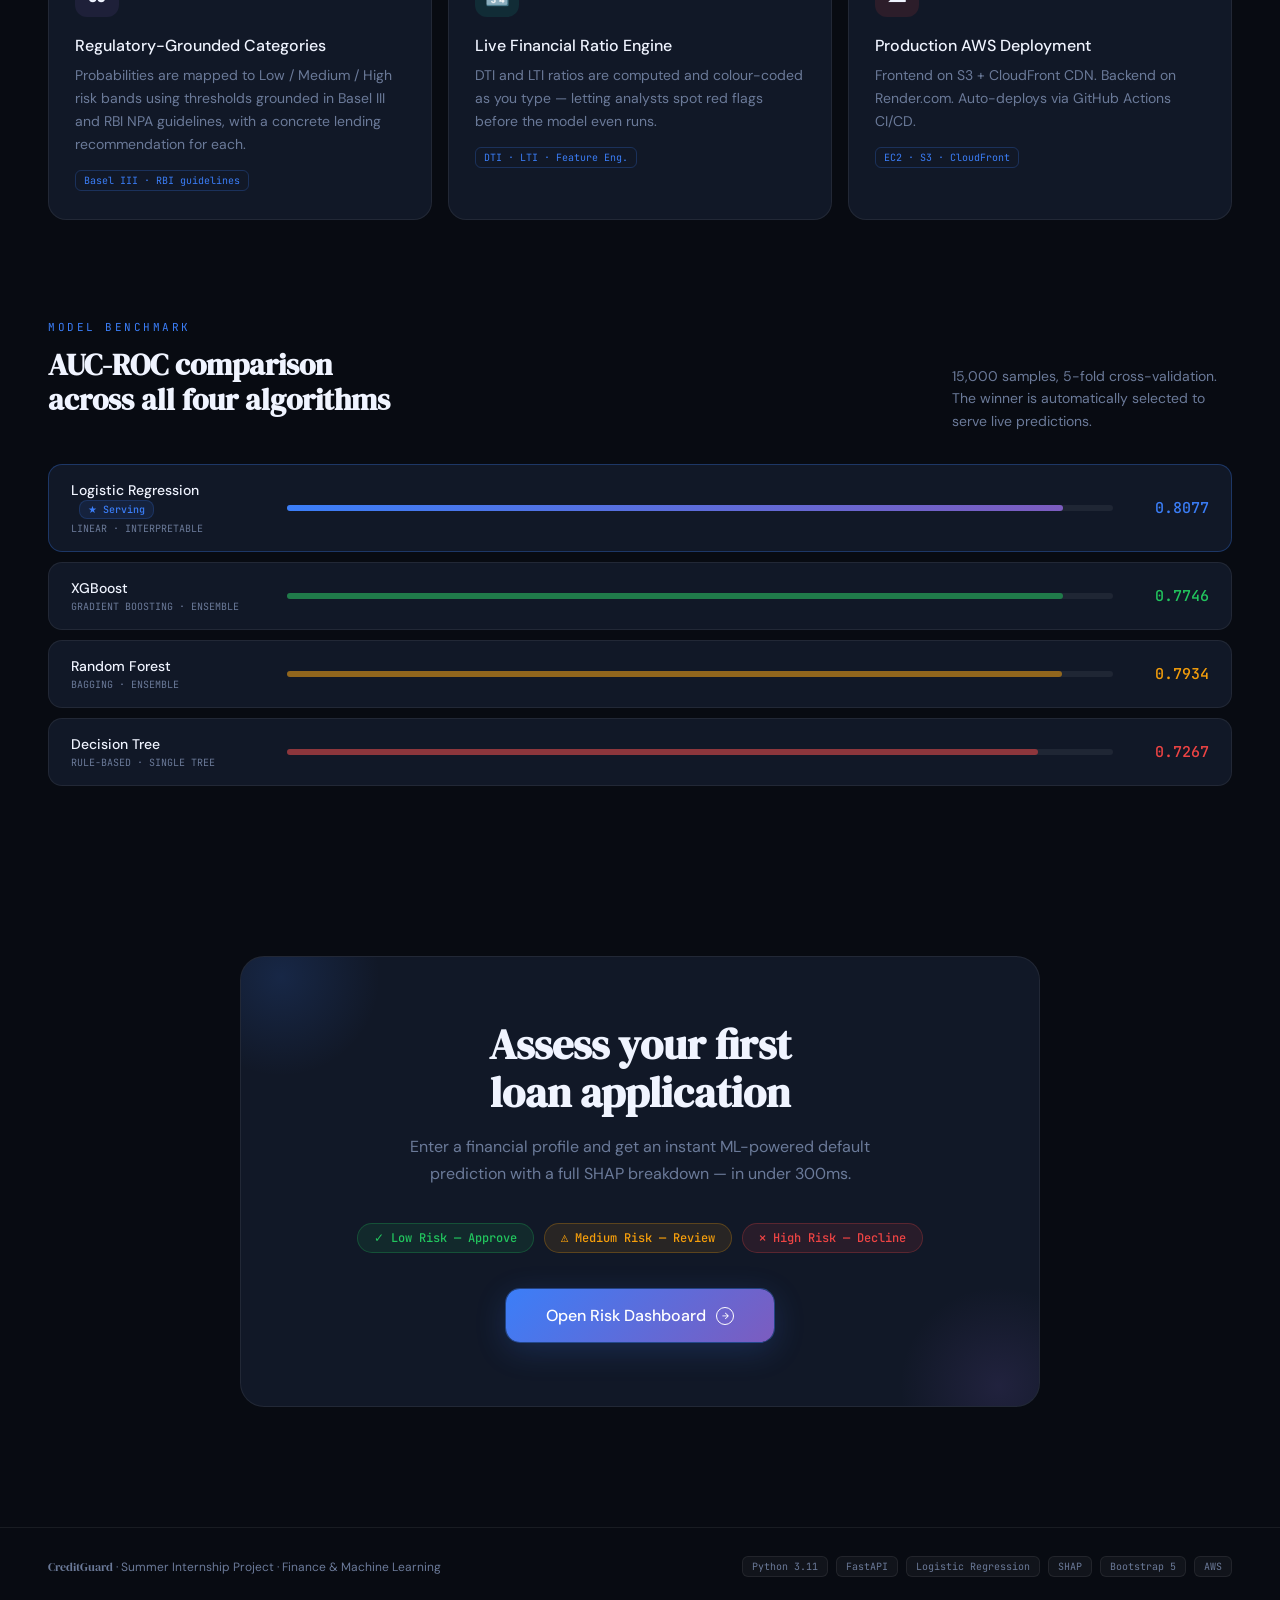
==== commit b284a67a: "frontend: index.html footer changed" ====
--- a/frontend/index.html
+++ b/frontend/index.html
@@ -371,7 +371,7 @@
 
 <!-- Footer -->
 <footer>
-  <div><span style="font-family:var(--serif)">CreditGuard</span> · Final Year Project · Finance &amp; Machine Learning</div>
+  <div><span style="font-family:var(--serif)">CreditGuard</span> · Summer Internship Project · Finance &amp; Machine Learning</div>
   <div class="footer-stack">
     <span class="stack-pill">Python 3.11</span>
     <span class="stack-pill">FastAPI</span>
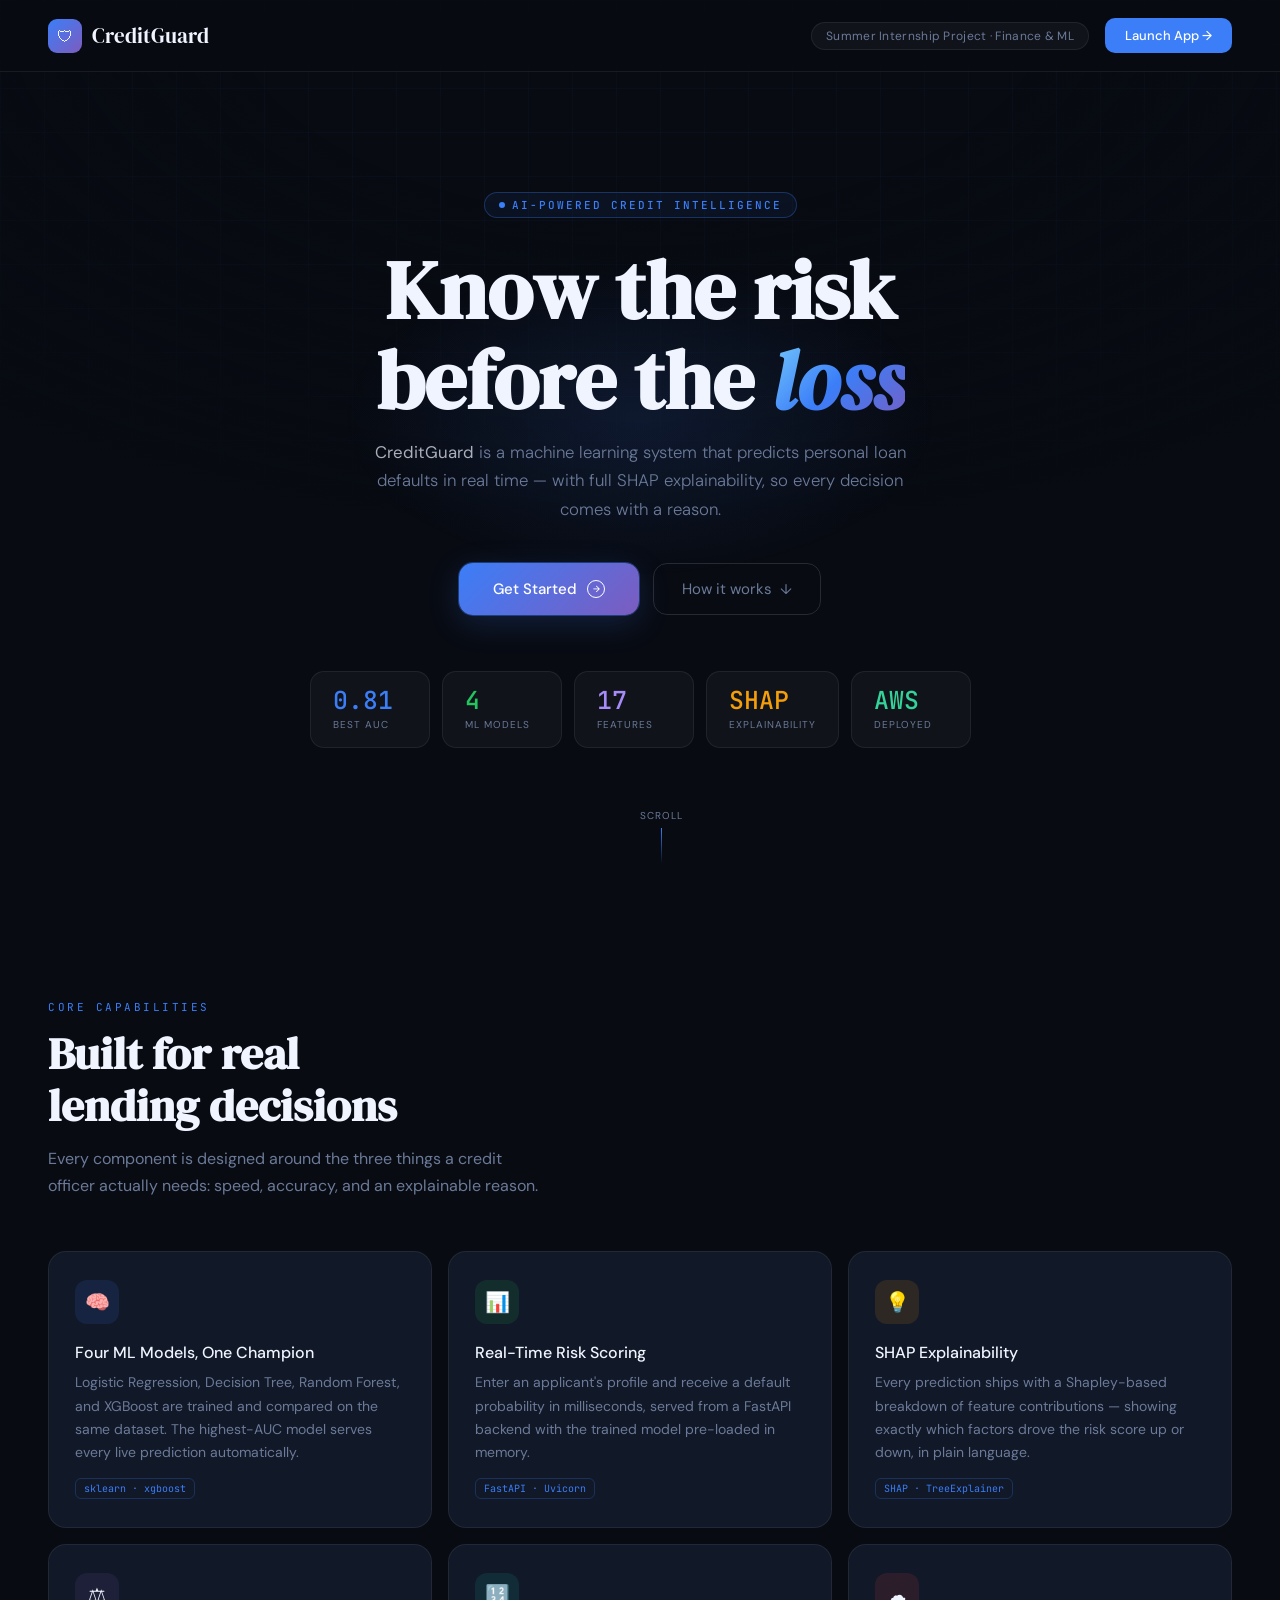
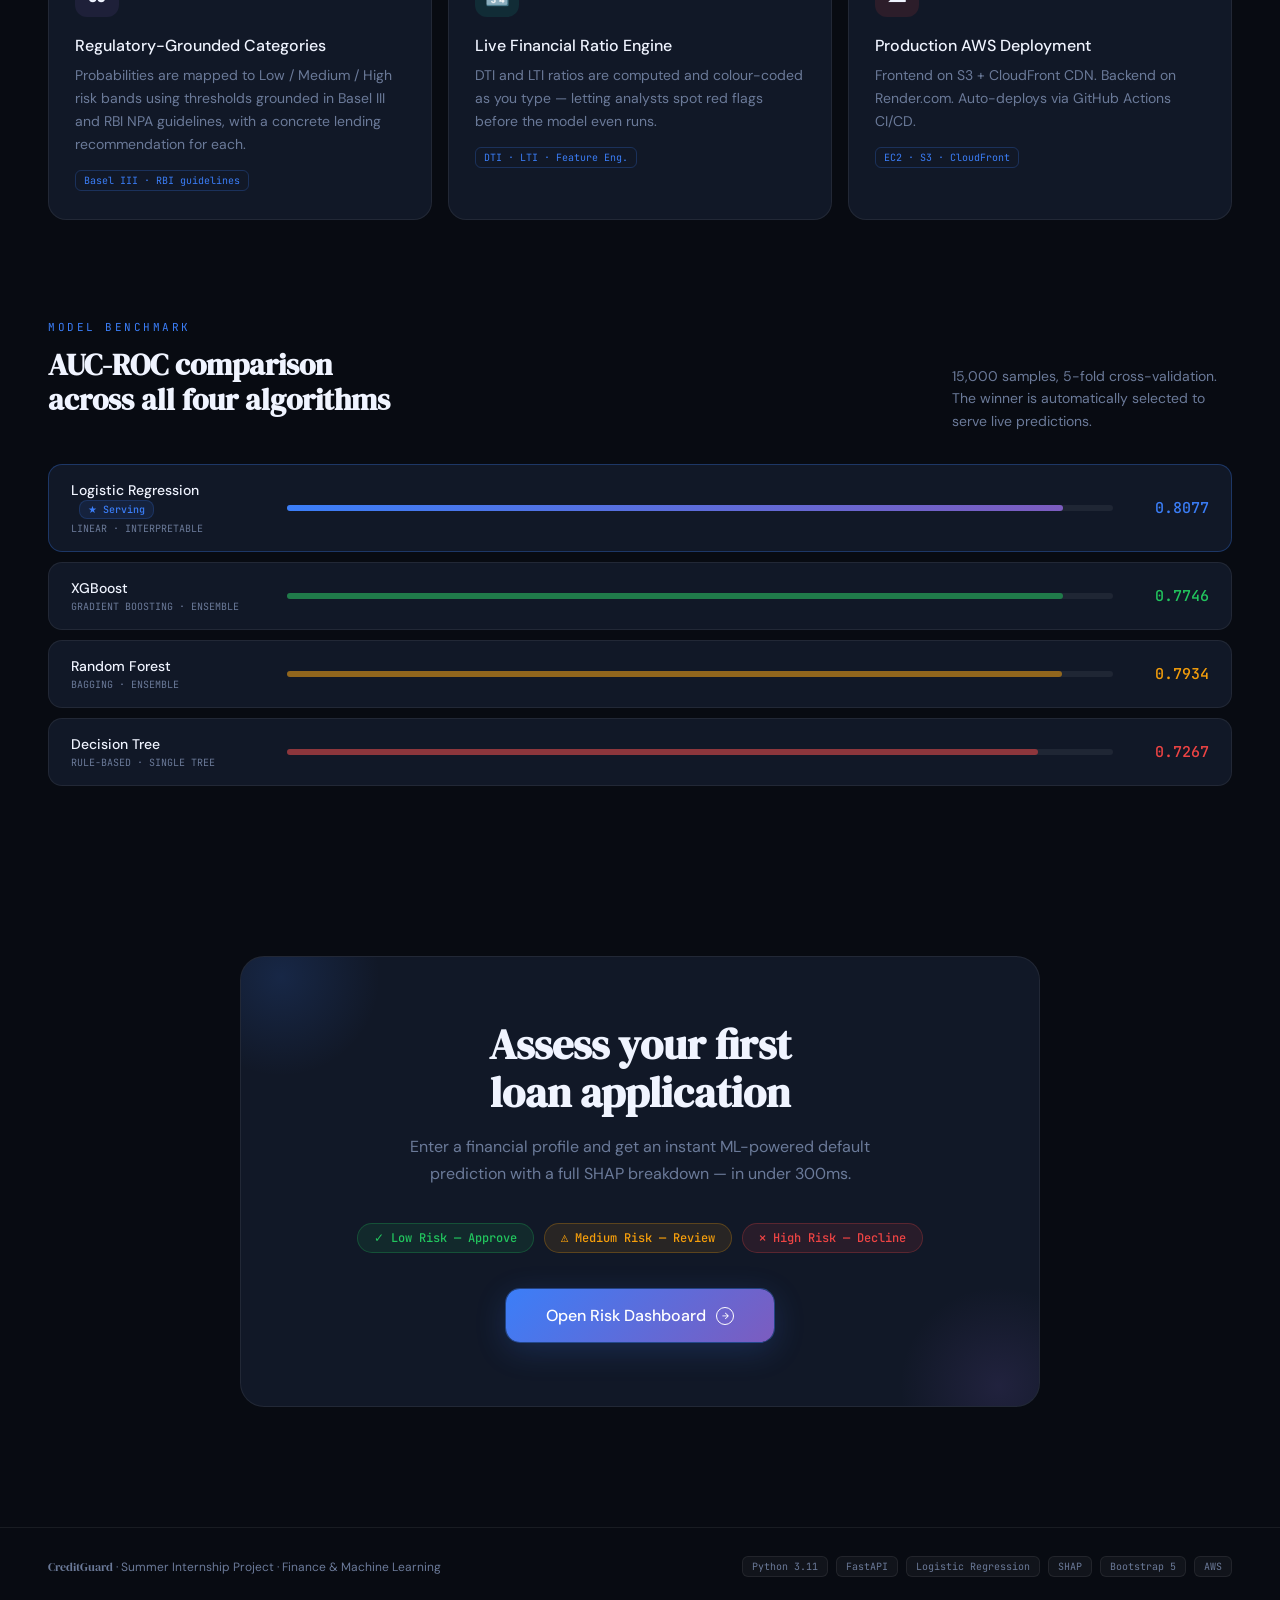
==== commit e85888ff: "frontend: index.html header changed" ====
--- a/frontend/index.html
+++ b/frontend/index.html
@@ -228,7 +228,7 @@
     CreditGuard
   </a>
   <div style="display:flex;align-items:center;gap:16px">
-    <span class="nav-pill">Final Year Project · Finance &amp; ML</span>
+    <span class="nav-pill">Summer Internship Project · Finance &amp; ML</span>
     <a href="dashboard.html" class="btn-nav">Launch App →</a>
   </div>
 </nav>
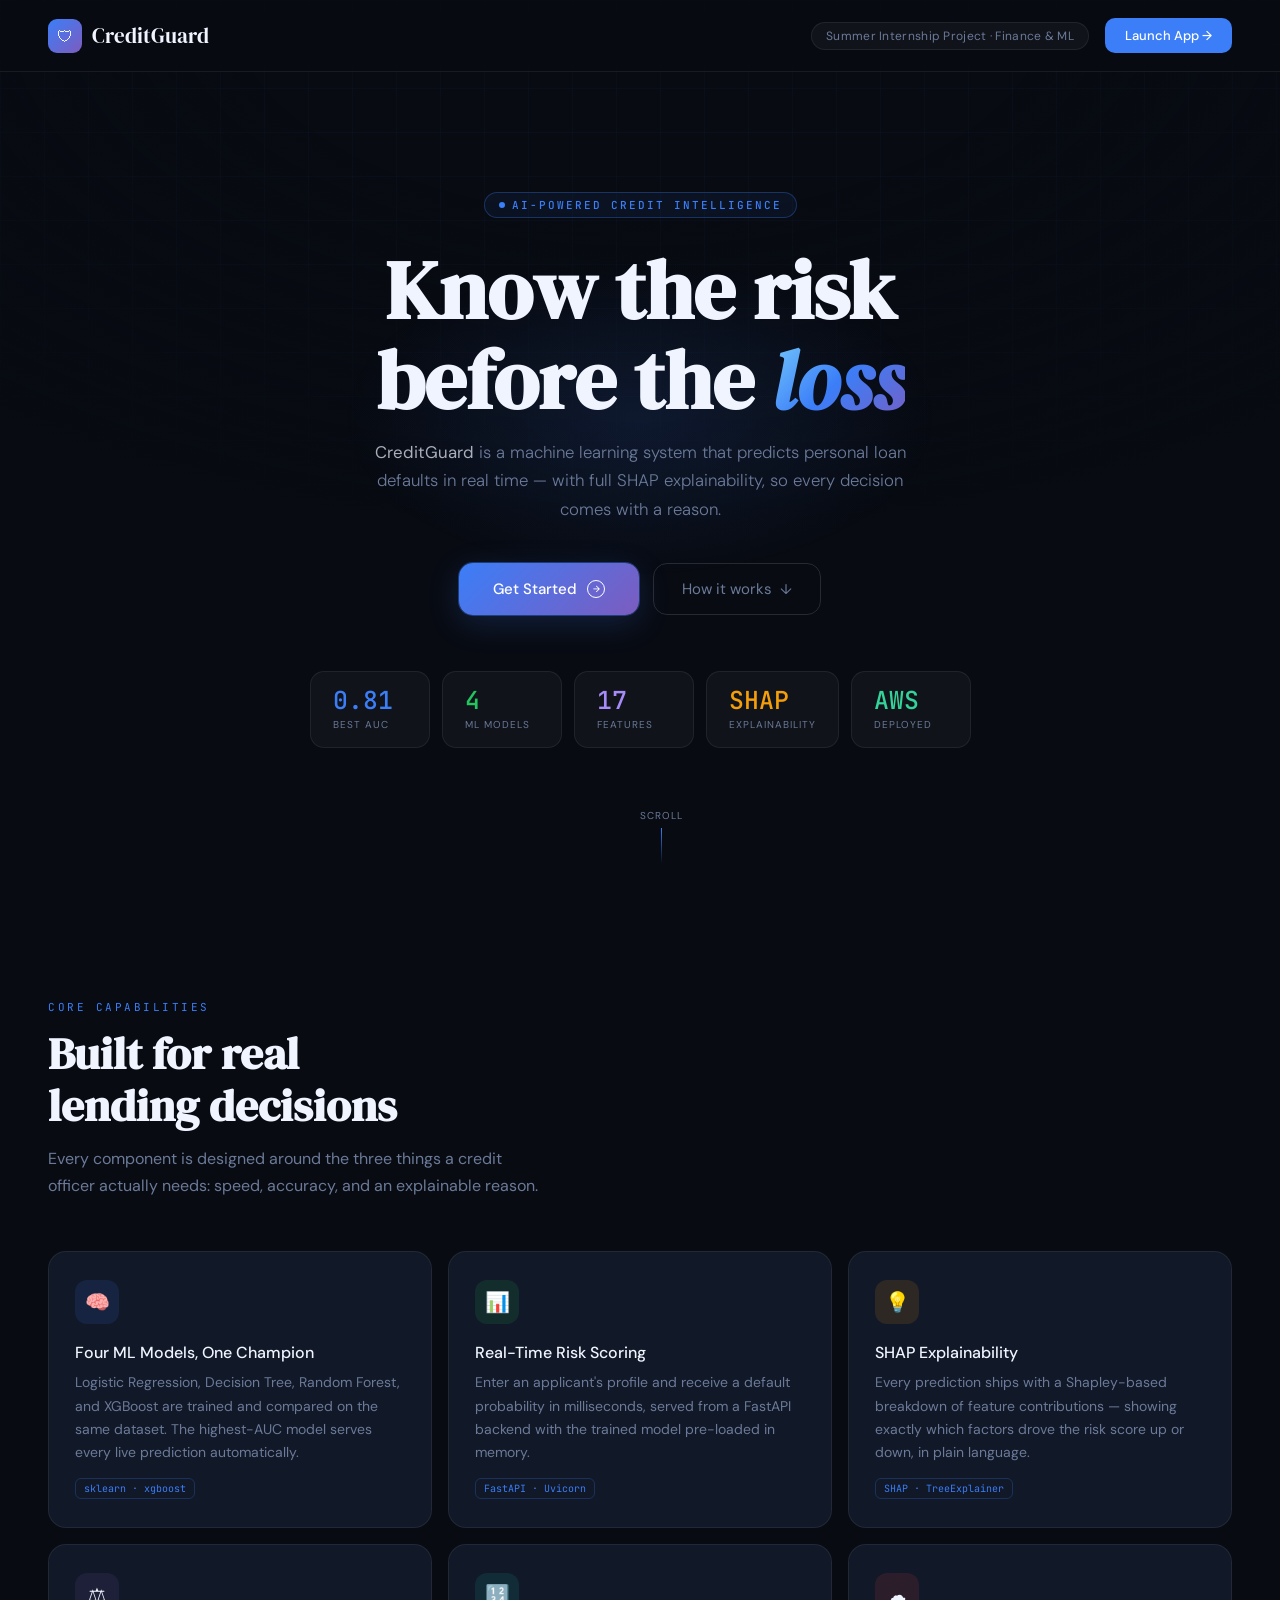
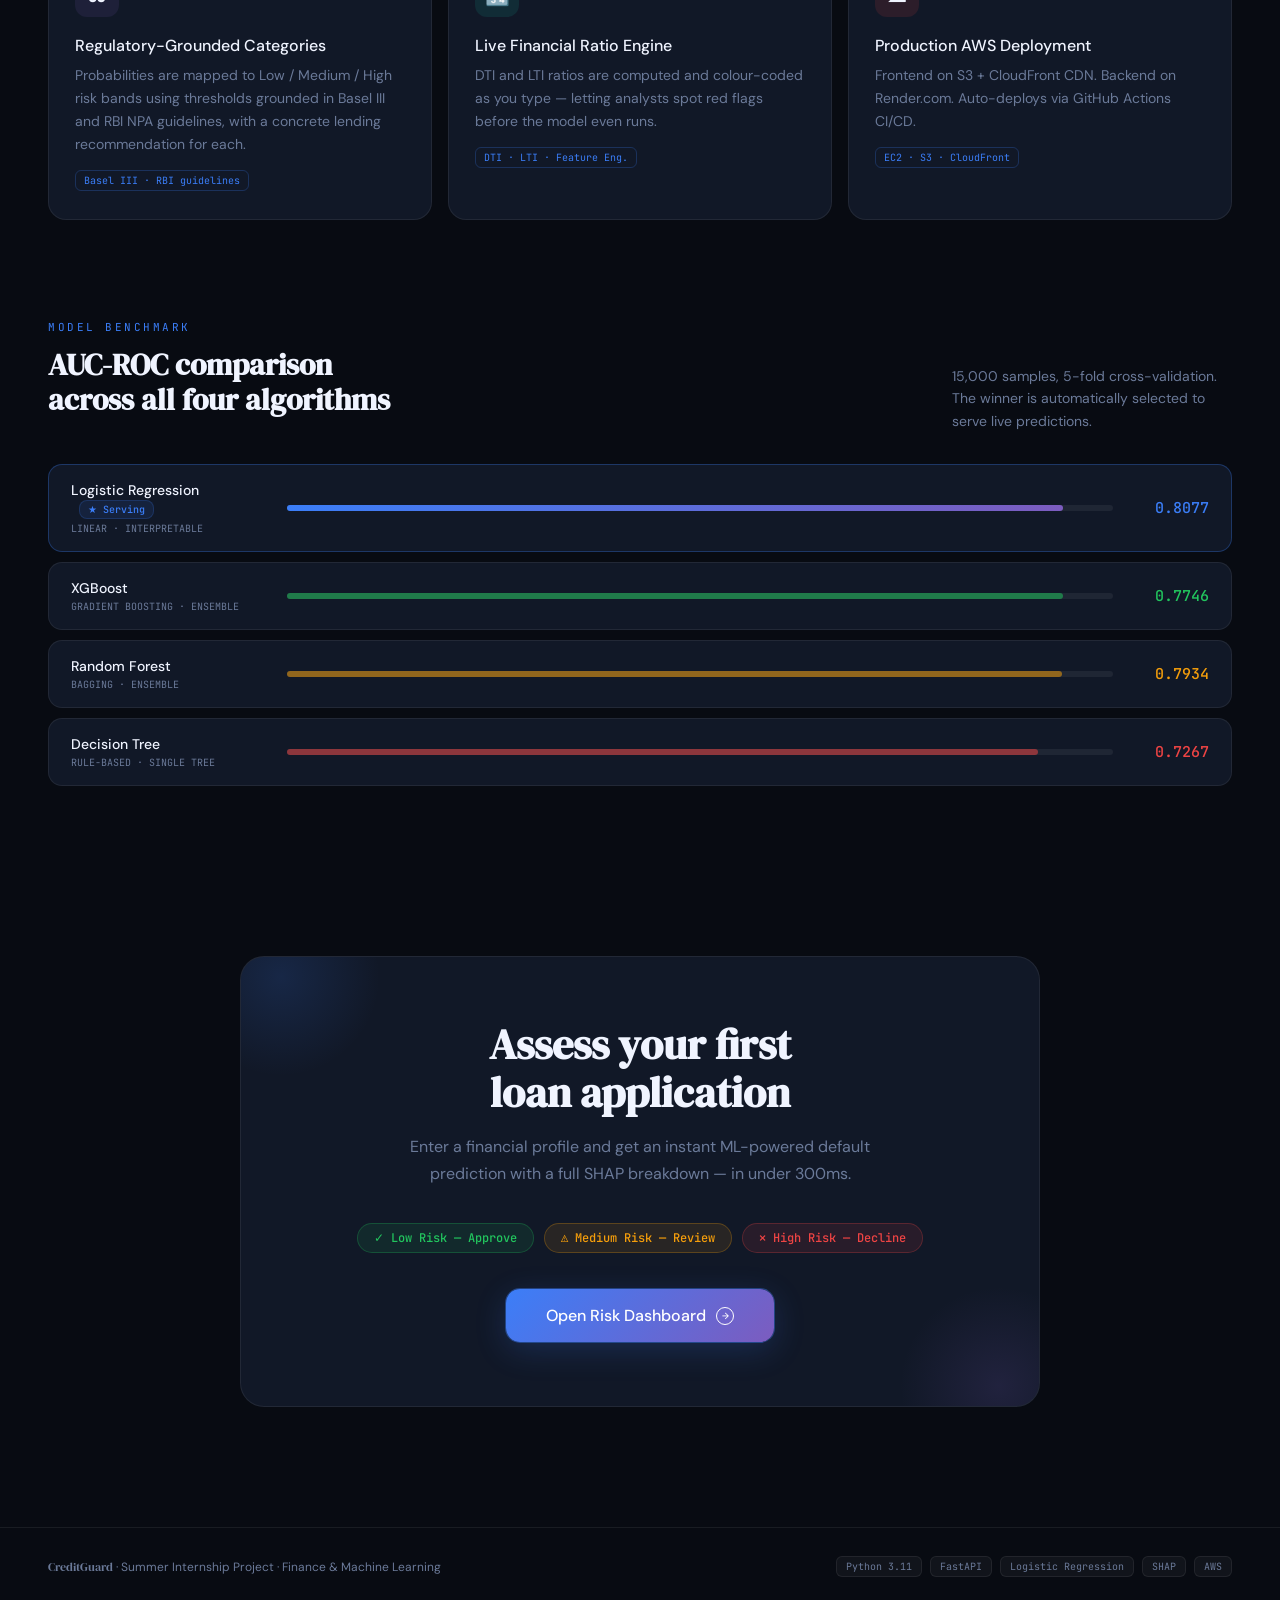
==== commit c80035e9: "frontend: index.html footer changed" ====
--- a/frontend/index.html
+++ b/frontend/index.html
@@ -377,7 +377,7 @@
     <span class="stack-pill">FastAPI</span>
     <span class="stack-pill">Logistic Regression</span>
     <span class="stack-pill">SHAP</span>
-    <span class="stack-pill">Bootstrap 5</span>
+    <!-- <span class="stack-pill">Bootstrap 5</span> -->
     <!-- <span class="stack-pill">Docker</span> -->
     <span class="stack-pill">AWS</span>
   </div>
